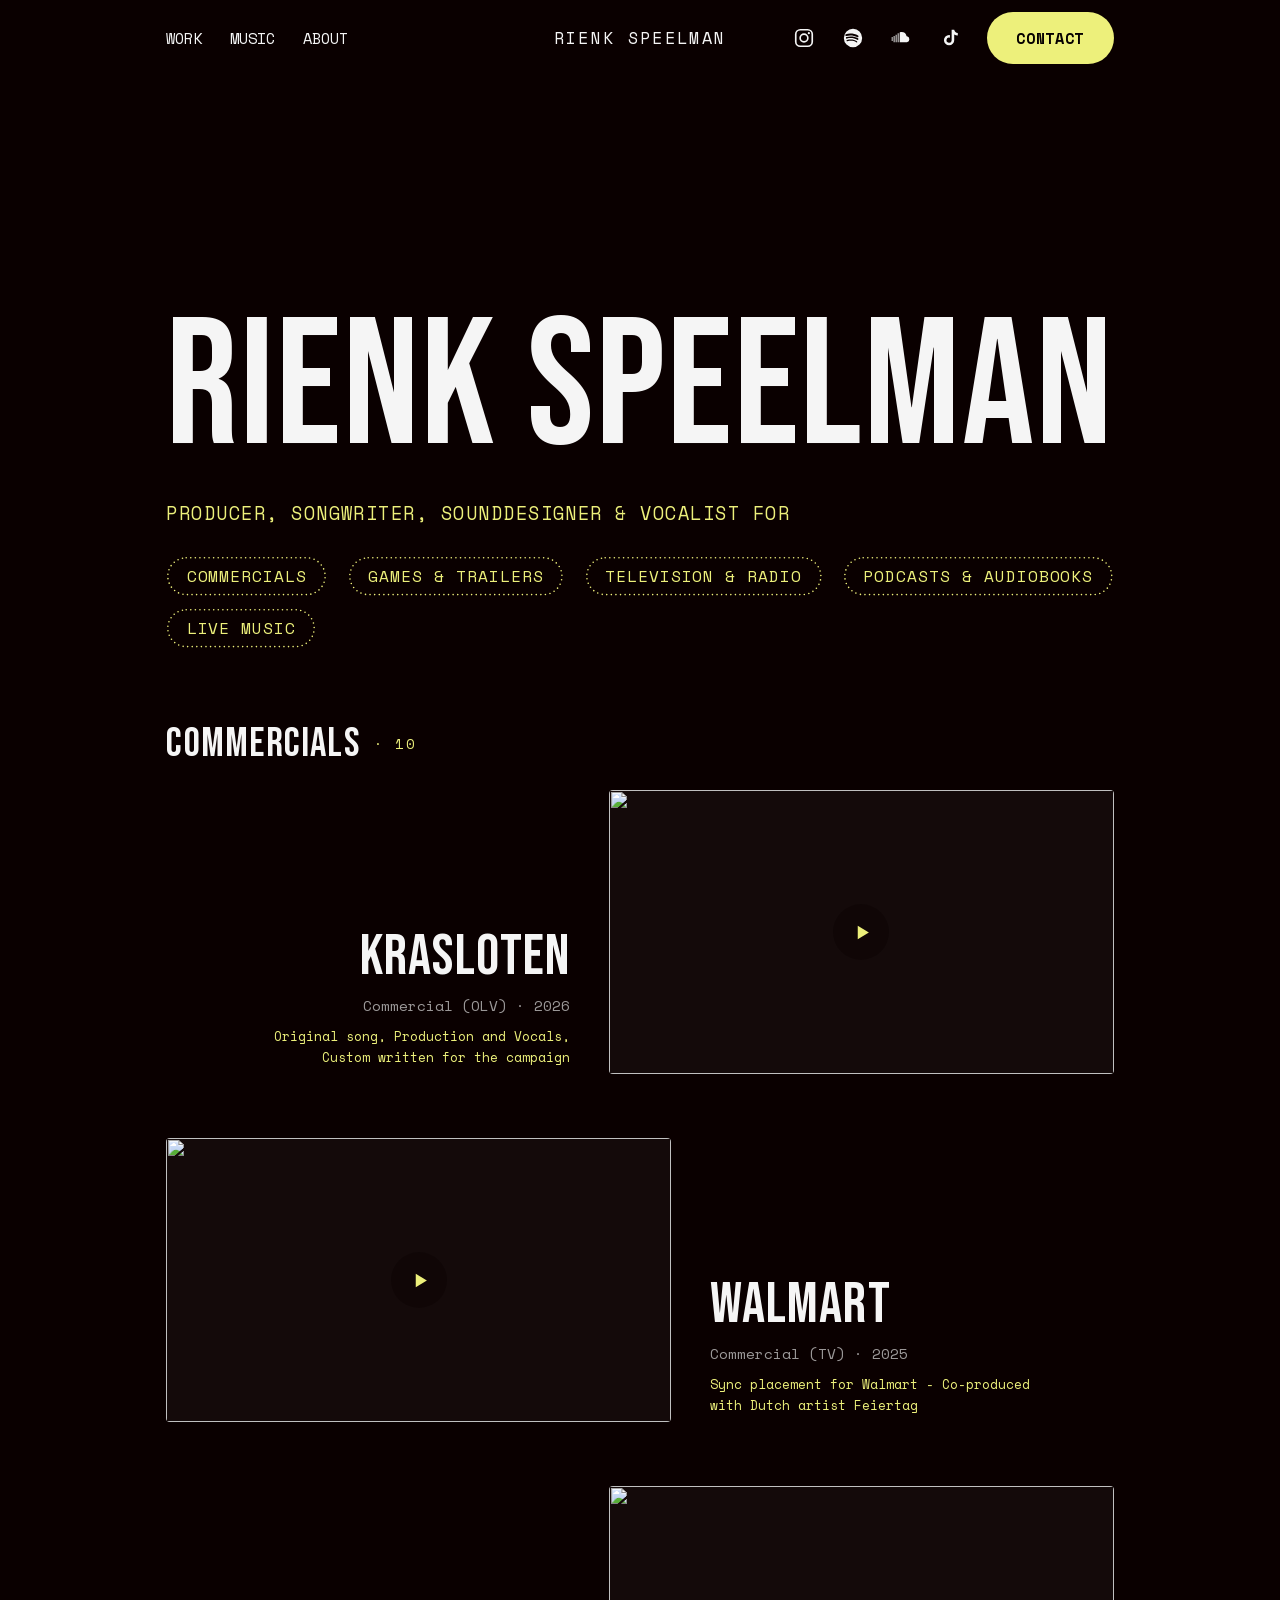
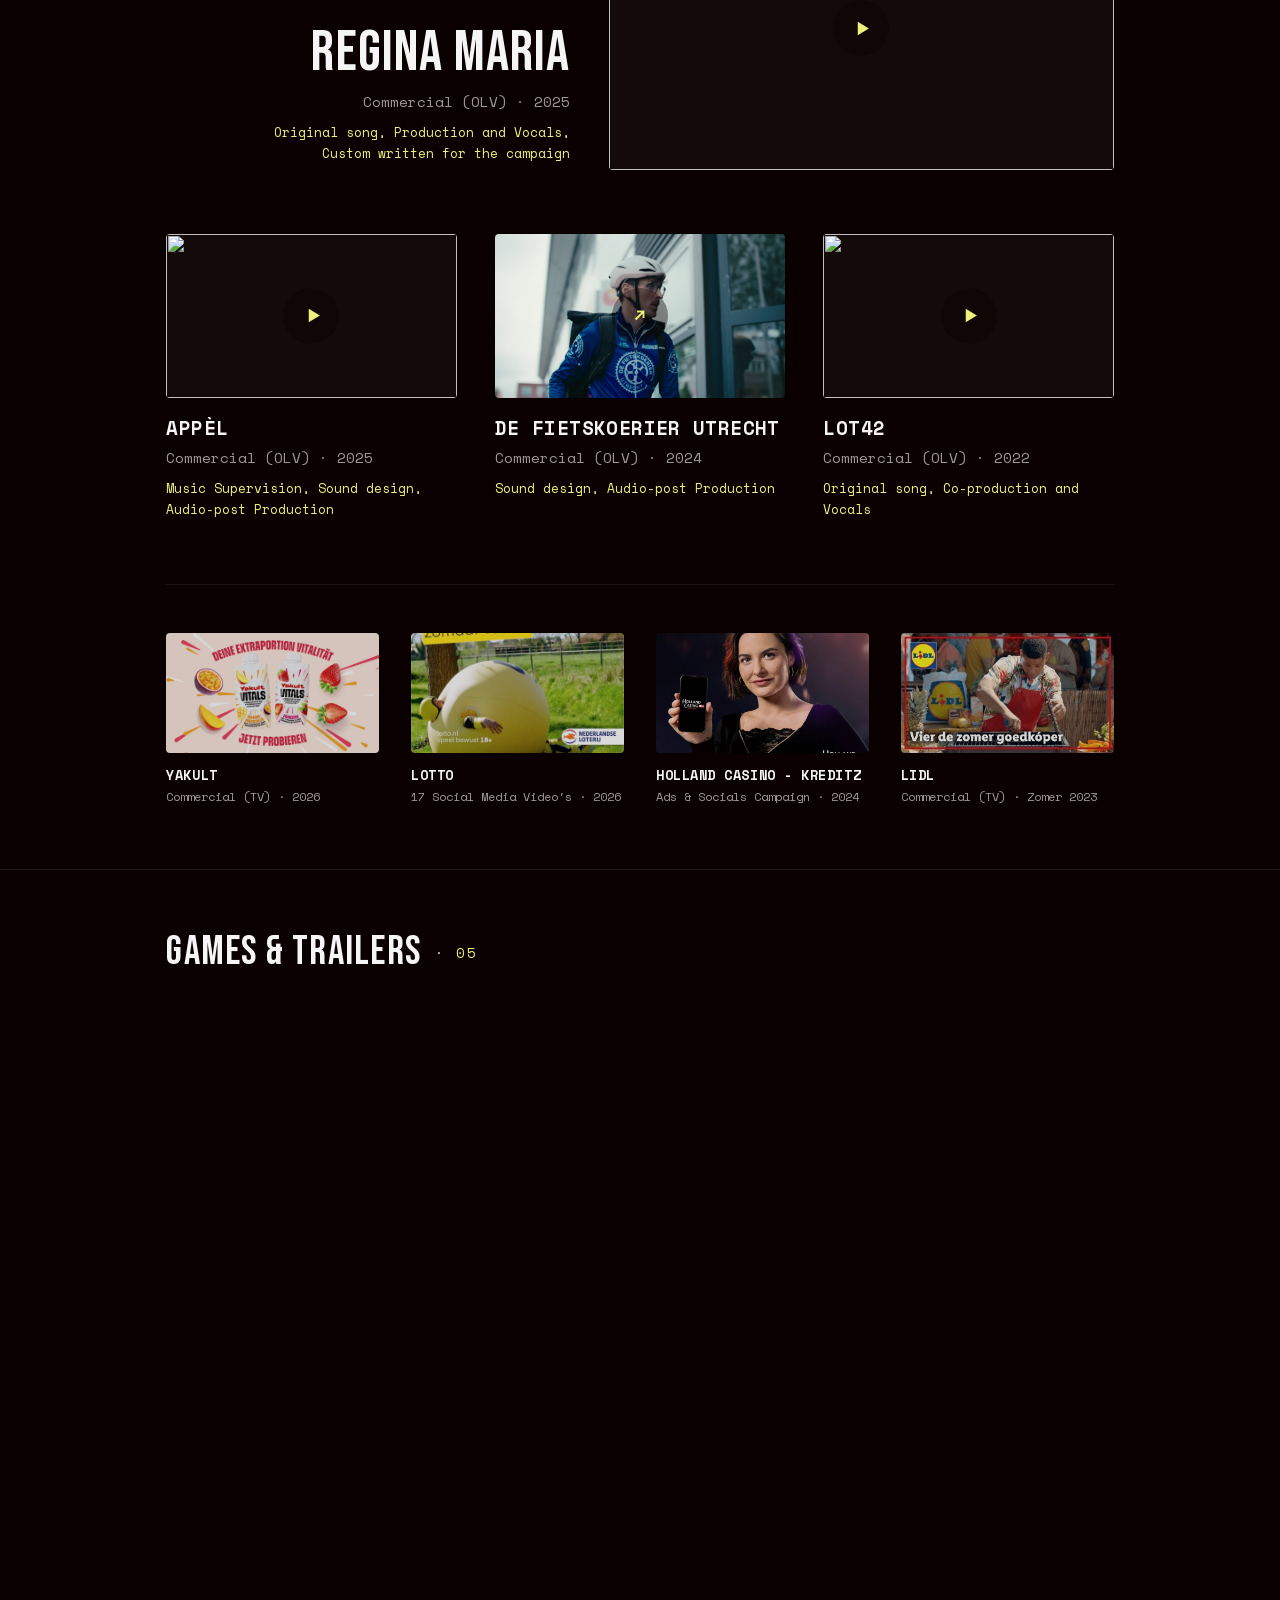
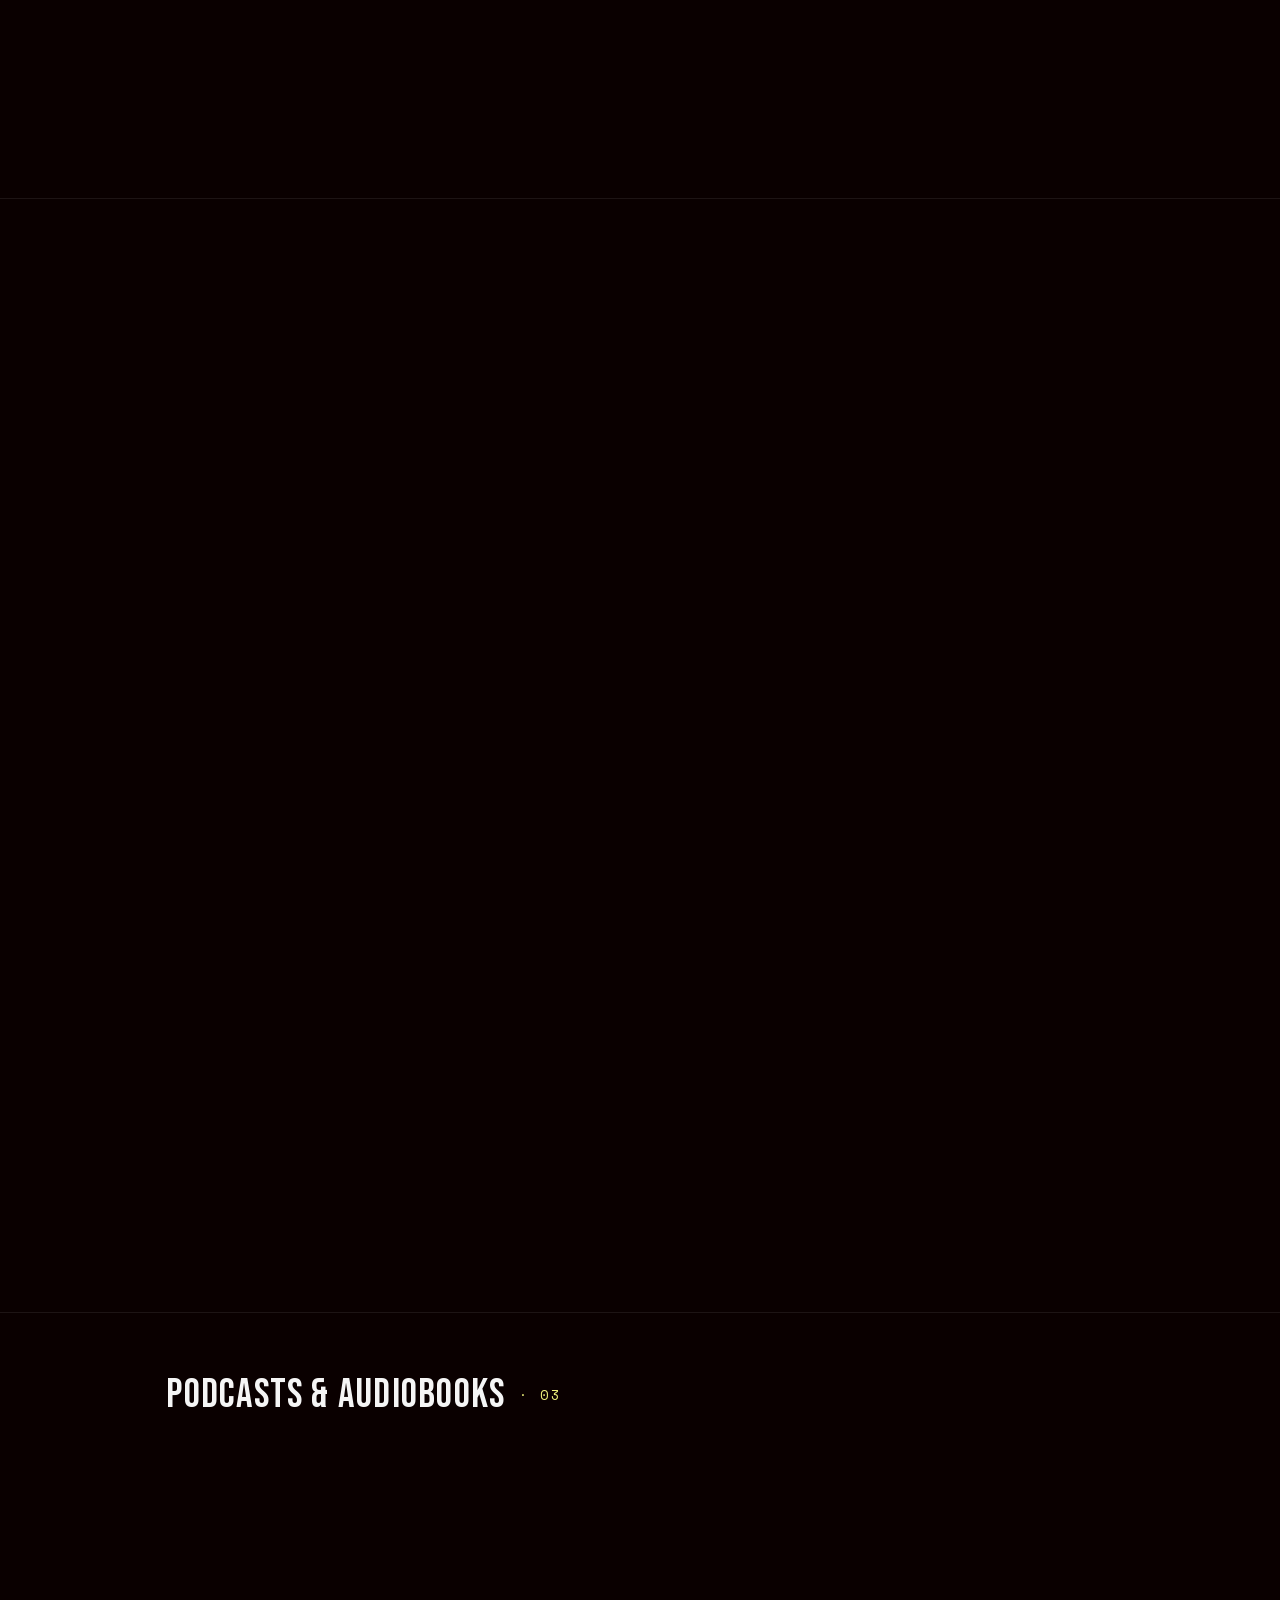
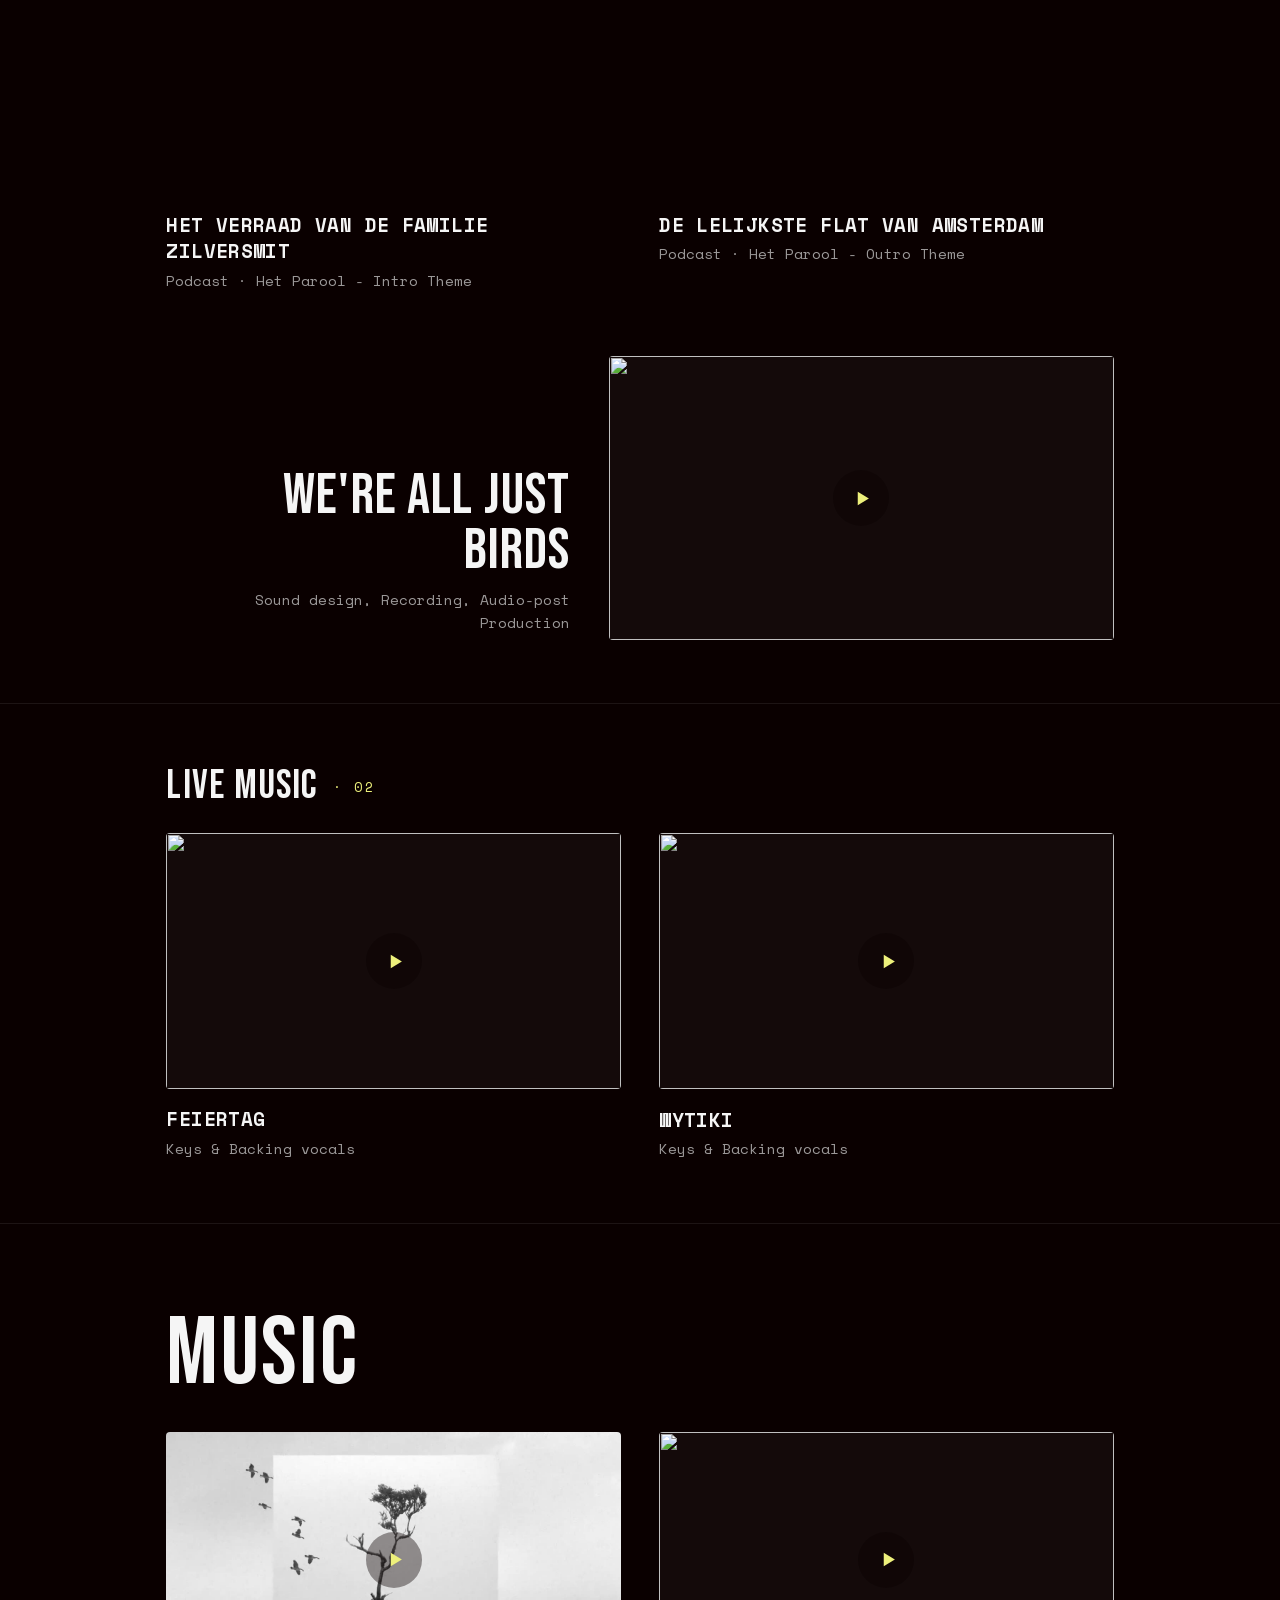
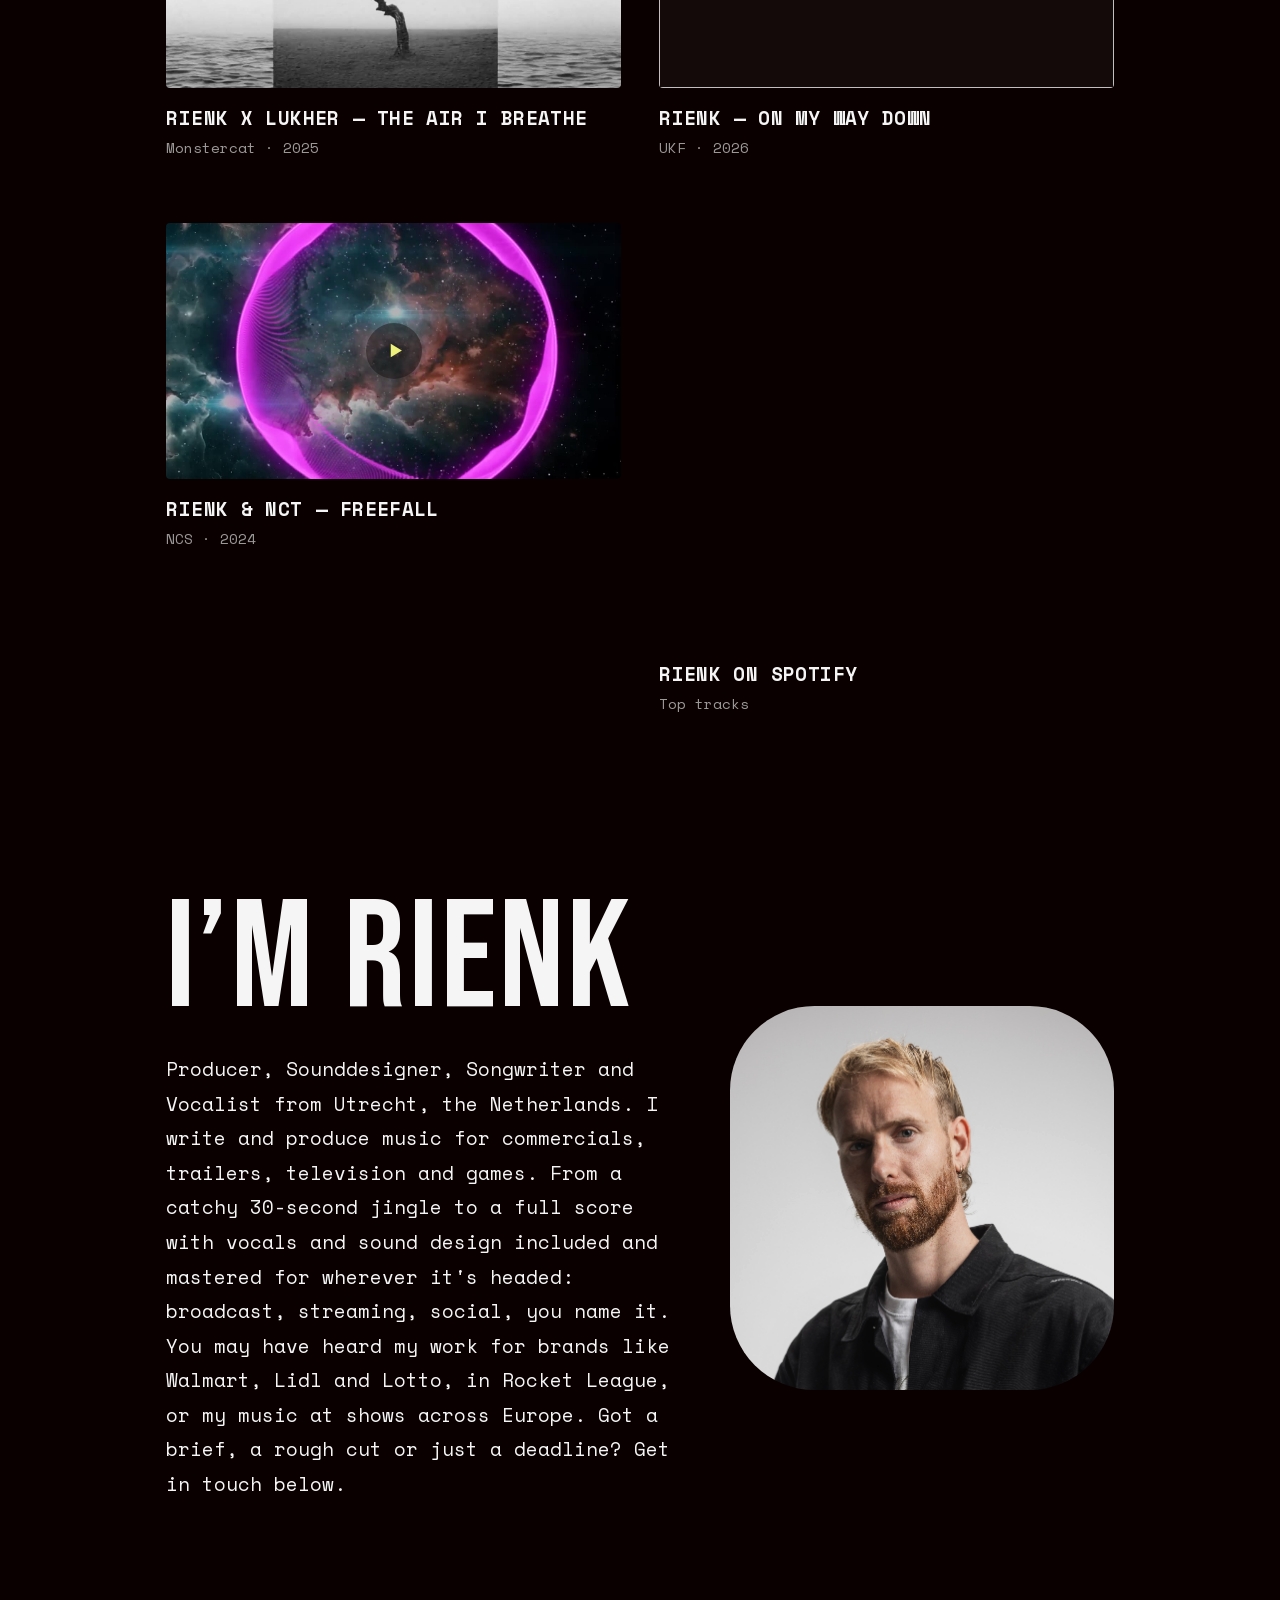
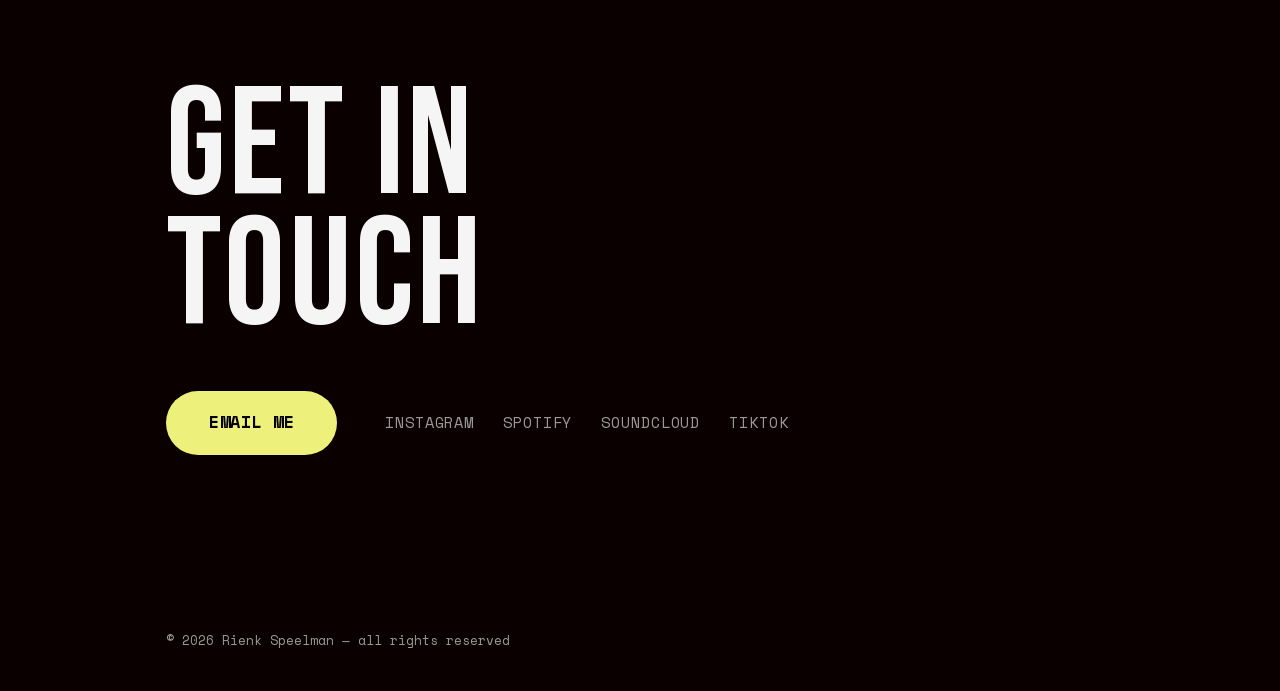
==== site/index.html @ c39f84a4 "Add files via upload" ====
<!DOCTYPE html>
<html lang="en">
<head>
  <meta charset="UTF-8">
  <meta name="viewport" content="width=device-width, initial-scale=1.0">
  <title>RIENK SPEELMAN — Music for Commercials, Trailers &amp; Games</title>
  <meta name="description" content="Rienk Speelman — producer, songwriter and vocalist for commercials, trailers, television and games. From a 30-second jingle to a full score, vocals included.">
  <!-- SHARE PREVIEW (Slack, WhatsApp, LinkedIn, X) -->
  <meta property="og:type" content="website">
  <meta property="og:site_name" content="Rienk Speelman">
  <meta property="og:title" content="RIENK SPEELMAN — Music for Commercials, Trailers &amp; Games">
  <meta property="og:description" content="Producer, songwriter and vocalist for commercials, trailers, television and games. Hear the work and get in touch.">
  <meta property="og:url" content="https://rienkspeelman.nl/">
  <!-- absolute on purpose: a link scraper does not resolve relative paths, so
       "og.jpg" would unfurl with no picture at all. If the domain ever changes,
       these three lines change with it — og:url, og:image and twitter:image. -->
  <meta property="og:image" content="https://rienkspeelman.nl/og.jpg">
  <meta property="og:image:width" content="1200">
  <meta property="og:image:height" content="630">
  <meta property="og:image:alt" content="RIENK SPEELMAN in large white letters on near-black, above the line Music for Commercials, Trailers &amp; Games">
  <meta name="twitter:card" content="summary_large_image">
  <meta name="twitter:image" content="https://rienkspeelman.nl/og.jpg">
  <link rel="icon" href="favicon.svg" type="image/svg+xml">
  <!-- the video cards' thumbnails all come from this one host — opening the
       connection early saves about three round-trips before the first
       picture paints. It is a handshake, not a request: nothing is fetched
       from here until a card actually asks for its thumbnail. -->
  <link rel="preconnect" href="https://i.ytimg.com">
  <link rel="stylesheet" href="css/style.css">
  <script>
    /* If content.js has a typo, the browser knows which line it choked on —
       but by the time site.js notices the content is missing, that message
       is gone. Stash it here (capture phase, before content.js loads) so the
       friendly error screen can point at the line. */
    window.addEventListener("error", function (e) {
      /* a missing picture fires here too, and carries no message — skip those */
      if (window.CONTENT_LOAD_ERROR || !e || !e.message) return;
      if (e.filename && e.filename.indexOf("content.js") === -1) return;
      window.CONTENT_LOAD_ERROR = { line: e.lineno, message: e.message };
    }, true);
  </script>
</head>
<body>

  <a class="skip-link" href="#work">Skip to content</a>

  <!-- near the top on purpose: with JavaScript off there is no page to put
       this after, and at the bottom it was never read. It sits just below the
       skip link so that stays the first tab stop; the header is fixed, so
       this still paints above everything. -->
  <noscript>
    <div class="noscript-note">
      <p>This site builds itself in the browser, so with JavaScript switched off
      there is nothing here to see — no work, no players, not even the contact
      details. Sorry about that.</p>
      <p>Rienk Speelman writes music for commercials, trailers, television and
      games. You can hear the work and reach him on
      <a href="https://open.spotify.com/artist/1EDTEfdQZ9nRsyZjfRNEfo">Spotify</a>
      or <a href="https://instagram.com/rienk.music">Instagram</a>.</p>
    </div>
  </noscript>

  <header class="site-header">
    <nav class="header-nav" aria-label="Main">
      <a href="#work">WORK</a>
      <a href="#music" data-slot="music-link">MUSIC</a>
      <a href="#about">ABOUT</a>
    </nav>
    <a class="header-name" href="#top" data-content="name">RIENK SPEELMAN</a>
    <div class="header-actions">
      <div class="header-socials" data-slot="header-socials"></div>
      <a class="pill-button header-contact" href="#contact">CONTACT</a>
      <button class="menu-toggle" type="button" aria-expanded="false" aria-controls="mobile-menu" aria-label="Open menu">
        <span class="menu-toggle-bar"></span>
        <span class="menu-toggle-bar"></span>
      </button>
    </div>
  </header>

  <div class="mobile-menu" id="mobile-menu" hidden>
    <nav aria-label="Mobile" data-slot="mobile-nav">
      <!-- section links are generated here -->
    </nav>
    <div class="mobile-menu-socials" data-slot="mobile-socials"></div>
  </div>

  <main id="top">

    <!-- HERO -->
    <section class="hero">
      <h1 class="hero-name" data-content="name">RIENK SPEELMAN</h1>
      <div class="hero-sub">
        <p class="hero-tagline" data-content="tagline"></p>
        <ul class="hero-categories" data-slot="categories"></ul>
      </div>
    </section>

    <!-- WORK SECTIONS (generated from content.js) -->
    <div id="work" data-slot="sections"></div>

    <!-- MUSIC (own releases, generated from content.js) -->
    <div data-slot="music"></div>

    <!-- ABOUT -->
    <section class="section section-about" id="about">
      <div class="about-body">
        <div class="about-intro">
          <h2 class="giant-label about-heading reveal">I&rsquo;M <span data-content="firstname">RIENK</span></h2>
          <p class="about-text reveal" data-content="about"></p>
        </div>
        <div class="about-photo reveal" data-slot="about-photo" hidden></div>
      </div>
    </section>

    <!-- CONTACT -->
    <section class="section section-contact" id="contact">
      <!-- the space before the break is real text: without it the heading
           reads "GET INTOUCH" to crawlers, copy-paste and screen readers -->
      <h2 class="giant-label reveal">GET IN <br>TOUCH</h2>
      <div class="contact-actions reveal">
        <a class="pill-button pill-button-big" data-slot="contact-button" href="#">CONTACT</a>
        <div class="contact-socials" data-slot="contact-socials"></div>
      </div>
    </section>

  </main>

  <footer class="site-footer">
    <p><span data-content="copyright">©</span></p>
  </footer>

  <script src="content.js"></script>
  <script src="js/site.js"></script>
</body>
</html>
---- site/css/style.css ----
/* ==========================================================================
   RIENK SPEELMAN — site styles
   (Rienk: you don't need to edit this file — all text lives in content.js)
   ========================================================================== */

/* ---------- self-hosted fonts (Bebas Neue + Space Mono, OFL-licensed) ---------- */

@font-face {
  font-family: "Bebas Neue";
  font-style: normal;
  font-weight: 400;
  font-display: swap;
  src: url("../fonts/bebasneue-400-latin-ext.woff2") format("woff2");
  unicode-range: U+0100-02BA, U+02BD-02C5, U+02C7-02CC, U+02CE-02D7, U+02DD-02FF, U+0304, U+0308, U+0329, U+1D00-1DBF, U+1E00-1E9F, U+1EF2-1EFF, U+2020, U+20A0-20AB, U+20AD-20C0, U+2113, U+2C60-2C7F, U+A720-A7FF;
}

@font-face {
  font-family: "Bebas Neue";
  font-style: normal;
  font-weight: 400;
  font-display: swap;
  src: url("../fonts/bebasneue-400-latin.woff2") format("woff2");
  unicode-range: U+0000-00FF, U+0131, U+0152-0153, U+02BB-02BC, U+02C6, U+02DA, U+02DC, U+0304, U+0308, U+0329, U+2000-206F, U+20AC, U+2122, U+2191, U+2193, U+2212, U+2215, U+FEFF, U+FFFD;
}

@font-face {
  font-family: "Space Mono";
  font-style: normal;
  font-weight: 400;
  font-display: swap;
  src: url("../fonts/spacemono-400-vietnamese.woff2") format("woff2");
  unicode-range: U+0102-0103, U+0110-0111, U+0128-0129, U+0168-0169, U+01A0-01A1, U+01AF-01B0, U+0300-0301, U+0303-0304, U+0308-0309, U+0323, U+0329, U+1EA0-1EF9, U+20AB;
}

@font-face {
  font-family: "Space Mono";
  font-style: normal;
  font-weight: 400;
  font-display: swap;
  src: url("../fonts/spacemono-400-latin-ext.woff2") format("woff2");
  unicode-range: U+0100-02BA, U+02BD-02C5, U+02C7-02CC, U+02CE-02D7, U+02DD-02FF, U+0304, U+0308, U+0329, U+1D00-1DBF, U+1E00-1E9F, U+1EF2-1EFF, U+2020, U+20A0-20AB, U+20AD-20C0, U+2113, U+2C60-2C7F, U+A720-A7FF;
}

@font-face {
  font-family: "Space Mono";
  font-style: normal;
  font-weight: 400;
  font-display: swap;
  src: url("../fonts/spacemono-400-latin.woff2") format("woff2");
  unicode-range: U+0000-00FF, U+0131, U+0152-0153, U+02BB-02BC, U+02C6, U+02DA, U+02DC, U+0304, U+0308, U+0329, U+2000-206F, U+20AC, U+2122, U+2191, U+2193, U+2212, U+2215, U+FEFF, U+FFFD;
}

@font-face {
  font-family: "Space Mono";
  font-style: normal;
  font-weight: 700;
  font-display: swap;
  src: url("../fonts/spacemono-700-vietnamese.woff2") format("woff2");
  unicode-range: U+0102-0103, U+0110-0111, U+0128-0129, U+0168-0169, U+01A0-01A1, U+01AF-01B0, U+0300-0301, U+0303-0304, U+0308-0309, U+0323, U+0329, U+1EA0-1EF9, U+20AB;
}

@font-face {
  font-family: "Space Mono";
  font-style: normal;
  font-weight: 700;
  font-display: swap;
  src: url("../fonts/spacemono-700-latin-ext.woff2") format("woff2");
  unicode-range: U+0100-02BA, U+02BD-02C5, U+02C7-02CC, U+02CE-02D7, U+02DD-02FF, U+0304, U+0308, U+0329, U+1D00-1DBF, U+1E00-1E9F, U+1EF2-1EFF, U+2020, U+20A0-20AB, U+20AD-20C0, U+2113, U+2C60-2C7F, U+A720-A7FF;
}

@font-face {
  font-family: "Space Mono";
  font-style: normal;
  font-weight: 700;
  font-display: swap;
  src: url("../fonts/spacemono-700-latin.woff2") format("woff2");
  unicode-range: U+0000-00FF, U+0131, U+0152-0153, U+02BB-02BC, U+02C6, U+02DA, U+02DC, U+0304, U+0308, U+0329, U+2000-206F, U+20AC, U+2122, U+2191, U+2193, U+2212, U+2215, U+FEFF, U+FFFD;
}

:root {
  --bg: #0a0000;
  --bg-raised: #140a0a;
  --ink: #f5f5f5;
  --ink-muted: rgba(245, 245, 245, 0.62);
  --accent: #edf07b;
  --accent-ink: #060000;
  --font-display: "Bebas Neue", "Arial Narrow", sans-serif;
  --font-mono: "Space Mono", "Courier New", monospace;
  --header-h: 76px;
  /* the phone/tablet gutter. From 989px up it is overridden by a ramp
     inside the .work-grid media block (see ":root { --pad-x }" further
     down) — it lives there because the ramp and the multi-column switch
     are tuned against each other and must not drift apart */
  --pad-x: clamp(1.25rem, 4vw, 4rem);
  /* shape of every picture frame on the page (matches video).
     Two places re-state it by hand instead of reading it, because CSS
     can't do the arithmetic on a `16 / 9` token: `.video-frame`'s
     aspect-ratio and the roll arrows' `9 / 32` margin. Both are flagged
     where they sit; change this and check those two. */
  --frame-ratio: 16 / 9;
  /* hover motion, tune it here:
     in  = mouse arrives (fast, front-loaded curve: instant reaction)
     out = mouse leaves (slow, lingering curve: the blur visibly hangs on
           before drifting sharp — a front-loaded curve here would finish
           the visible part in half a second no matter the duration) */
  --hover-in: 0.35s;
  --hover-out: 0.9s;
  --ease-smooth: cubic-bezier(0.22, 1, 0.36, 1);
  --ease-release: cubic-bezier(0.6, 0, 0.3, 1);
}

*,
*::before,
*::after { box-sizing: border-box; }

/* the hidden attribute must always win, whatever display an element normally has */
[hidden] { display: none !important; }

html {
  scroll-behavior: smooth;
  scroll-padding-top: var(--header-h);
}

body {
  margin: 0;
  background: var(--bg);
  color: var(--ink);
  font-family: var(--font-mono);
  font-size: 1rem;
  line-height: 1.6;
  -webkit-font-smoothing: antialiased;
}

img { max-width: 100%; display: block; }

a {
  color: inherit;
  text-decoration: none;
  /* the accent fades in instead of snapping — same calm as the cards */
  transition: color 0.2s ease;
}

a:hover { color: var(--accent); }

:focus-visible {
  outline: 2px solid var(--accent);
  outline-offset: 3px;
}

::selection { background: var(--accent); color: var(--accent-ink); }

.skip-link {
  position: absolute;
  top: -100px;
  left: 1rem;
  z-index: 100;
  padding: 0.6rem 1.2rem;
  background: var(--accent);
  color: var(--accent-ink);
  border-radius: 999px;
}

.skip-link:focus { top: 1rem; color: var(--accent-ink); }

/* ---------- header ---------- */

.site-header {
  position: fixed;
  inset: 0 0 auto 0;
  z-index: 50;
  display: grid;
  grid-template-columns: 1fr auto 1fr;
  align-items: center;
  gap: 1rem;
  height: var(--header-h);
  padding: 0 var(--pad-x);
  transition: background-color 0.3s ease;
}

.site-header.scrolled {
  background: rgba(10, 0, 0, 0.82);
  backdrop-filter: blur(10px);
  -webkit-backdrop-filter: blur(10px);
}

.header-nav {
  display: flex;
  gap: 1.75rem;
  font-size: 0.95rem;
}

.header-name {
  justify-self: center;
  font-size: 1.05rem;
  letter-spacing: 0.14em;
  white-space: nowrap;
}

.header-actions {
  justify-self: end;
  display: flex;
  align-items: center;
  gap: 1.25rem;
}

.header-socials {
  display: flex;
  align-items: center;
  gap: 0.9rem;
}

.header-socials a {
  display: inline-flex;
  padding: 10px;
  margin: -10px -4px;
}

.header-socials svg { width: 22px; height: 22px; }

/* pill button (the yellow one) — a full capsule, mono caps, generous
   padding. The border is there at rest but transparent: the hover flips it
   to a dotted accent outline, and carrying it all along means the flip
   doesn't shove the text around by three pixels */

.pill-button {
  display: inline-block;
  padding: 0.85em 1.9em;
  background: var(--accent);
  color: var(--accent-ink);
  border: 1.5px solid transparent;
  border-radius: 999px;
  font-size: 0.95rem;
  font-weight: 700;
  letter-spacing: 0.04em;
  text-align: center;
  /* the same asymmetric timing as the cards: the base rule is the slow
     release, the hover rule below overrides it for the way in */
  transition: transform var(--hover-out) var(--ease-release),
              background-color var(--hover-out) var(--ease-release),
              border-color var(--hover-out) var(--ease-release),
              color var(--hover-out) var(--ease-release);
}

/* on a phone :hover sticks after the tap, and the generic a:hover would
   then paint the label accent-yellow on an accent-yellow pill. This keeps
   the label readable there; mice get the real hover, right below */
.pill-button:hover { color: var(--accent-ink); }

/* the hover is for mice only: the whole point is that it comes back, and a
   sticky :hover would leave the button parked in its hollow state for the
   rest of the visit. The fill drains away and a dotted accent outline
   takes its place — the hero pills and the roll arrows run that same
   dotted→solid flip the other way round. (Not the badges: they carry no
   border at all, see the note on .play-badge.) */
@media (hover: hover) and (pointer: fine) {
  .pill-button:hover,
  .pill-button:focus-visible {
    background: transparent;
    border-color: var(--accent);
    border-style: dotted;
    color: var(--accent);
    transform: scale(1.04);
    transition-duration: var(--hover-in);
    transition-timing-function: var(--ease-smooth);
  }
}

/* press feedback — deliberately after the hover rules (same specificity,
   so it wins while the button is held) and outside the hover gate, since
   touch is exactly who needs it. Quick, like the cards' press: a button
   has to answer the finger at once, whatever the hover timing is doing */
.pill-button:active {
  transform: scale(0.97);
  transition-duration: 0.1s;
}

.pill-button-big {
  padding: 1.1rem 2.6rem;
  font-size: 1.05rem;
}

@media (max-width: 360px) {
  .pill-button-big {
    padding: 1rem 1.6rem;
    font-size: 0.95rem;
  }
}

/* burger — hidden on desktop */

.menu-toggle {
  display: none;
  flex-direction: column;
  justify-content: center;
  gap: 7px;
  width: 44px;
  height: 44px;
  padding: 0 8px;
  background: none;
  border: 0;
  cursor: pointer;
}

.menu-toggle-bar {
  display: block;
  height: 2px;
  width: 100%;
  background: var(--ink);
  transition: transform 0.25s ease;
}

.menu-toggle[aria-expanded="true"] .menu-toggle-bar:nth-child(1) {
  transform: translateY(4.5px) rotate(45deg);
}

.menu-toggle[aria-expanded="true"] .menu-toggle-bar:nth-child(2) {
  transform: translateY(-4.5px) rotate(-45deg);
}

/* mobile menu overlay */

.mobile-menu {
  position: fixed;
  inset: 0;
  z-index: 40;
  display: flex;
  flex-direction: column;
  align-items: center;
  gap: 2.5rem;
  padding: calc(var(--header-h) + 1rem) 1rem 2rem;
  overflow-y: auto;
  overscroll-behavior: contain;
  background: rgba(10, 0, 0, 0.97);
  text-align: center;
  /* the script only toggles [hidden]; a display:none → flex change restarts
     CSS animations by itself, so the menu fades in with no JS involved.
     Closing stays instant — you tapped the X, the page should be there */
  animation: menu-in 0.35s var(--ease-smooth);
}

@keyframes menu-in {
  from { opacity: 0; }
}

/* centered when it fits, scrollable when it doesn't (small landscape phones).
   The two auto margins are one idea: this margin-top and the margin-bottom
   on .mobile-menu-socials further down push the block to the middle while
   there is room, and give way to the scroll when there isn't */
.mobile-menu nav {
  display: flex;
  flex-direction: column;
  gap: 0.9rem;
  margin-top: auto;
}

.mobile-menu nav a {
  font-family: var(--font-display);
  font-size: clamp(2rem, 8vw, 3.2rem);
  line-height: 1.05;
  letter-spacing: 0.04em;
  /* backwards fill = each link waits out its delay invisible instead of
     flashing in place first */
  animation: menu-link-in 0.4s var(--ease-smooth) backwards;
}

/* one after another, 40ms apart — capped at the sixth so a long section
   list never keeps the last link waiting */
.mobile-menu nav a:nth-child(2) { animation-delay: 0.04s; }
.mobile-menu nav a:nth-child(3) { animation-delay: 0.08s; }
.mobile-menu nav a:nth-child(4) { animation-delay: 0.12s; }
.mobile-menu nav a:nth-child(5) { animation-delay: 0.16s; }
.mobile-menu nav a:nth-child(n + 6) { animation-delay: 0.2s; }

@keyframes menu-link-in {
  from {
    opacity: 0;
    transform: translateY(14px);
  }
}

/* keep this after the `.mobile-menu nav a` base rule — same specificity,
   cascade decides */
@media (max-height: 520px) {
  .mobile-menu nav a { font-size: 1.8rem; }
}

/* margin-bottom: auto is the other half of the centring described on
   `.mobile-menu nav` above */
.mobile-menu-socials {
  display: flex;
  gap: 0.6rem;
  margin-bottom: auto;
}

.mobile-menu-socials a {
  display: inline-flex;
  padding: 10px;
}

.mobile-menu-socials svg { width: 26px; height: 26px; }

/* ---------- hero ---------- */

/* Phones get 55svh, not a full screen. The hero's content is only ~245px
   tall on a phone but it is anchored to the BOTTOM, so a 100svh hero put
   two thirds of the first screen — 573px on a 412×870 Android — of nothing
   above the name, and pushed the first section 46px BELOW the fold: the
   page opened on a void with no sign anything followed (owner flagged it).
   At 55svh the black above the name is 21%, and the first section label,
   the whole first card AND its title land on the opening screen. It is a
   MIN-height, so nothing is ever clipped: on a landscape phone the content
   is taller than 55svh and the hero simply grows to fit it (measured 80%
   of the viewport at 812×375, still no overflow). */
.hero {
  min-height: 55vh;
  min-height: 55svh;
  display: flex;
  flex-direction: column;
  justify-content: flex-end;
  padding: calc(var(--header-h) + 2rem) var(--pad-x) clamp(2rem, 6vh, 5rem);
}

/* on larger screens the hero stops short of the fold so the first work
   section peeks from below — an invitation to scroll instead of a void */
@media (min-width: 721px) {
  .hero {
    min-height: 78vh;
    min-height: 78svh;
  }
}

/* the script measures this line and rescales it to span the column exactly
   (fitHeroName), so this size is only ever the starting point — and the fit
   is a ratio, so changing the start cannot change where it lands. What it
   DOES decide is the no-JS page: at 30vw the name rendered 432px, wrapped to
   three lines and broke mid-word. This is a size a browser can live with on
   its own. */
.hero-name {
  margin: 0;
  font-family: var(--font-display);
  font-weight: 400;
  font-size: clamp(3rem, 14vw, 12rem);
  line-height: 0.82;
  letter-spacing: 0.01em;
  color: var(--ink);
  overflow-wrap: anywhere;
}

/* the tagline and the categories are one sentence — "…MUSIC FOR" is
   finished by "COMMERCIALS · GAMES & TRAILERS · …" — so they stack as a
   single left-aligned unit instead of being thrown at opposite edges of
   the page, where the reader had to jump the gap to complete the line */
.hero-sub {
  display: flex;
  flex-direction: column;
  align-items: flex-start;
  /* real air between the sentence and its pills — crowding them read as
     one messy block (the reference gives this same beat generous room) */
  gap: clamp(1.4rem, 3.2vh, 2.4rem);
  margin-top: clamp(1.5rem, 4vh, 3rem);
}

/* the reference's label treatment: accent mono, regular weight, tracked —
   it makes tagline + pills one yellow system that introduces the work,
   instead of a second bold white voice fighting the name above */
.hero-tagline {
  margin: 0;
  /* ch ignores letter-spacing: the 0.08em tracking costs ~4ch extra, so
     the one-line budget is wider than the old 46ch. Bumped from 52 to 58
     so the full "PRODUCER, SONGWRITER, SOUND DESIGNER & VOCALIST FOR"
     phrase clears one line instead of stranding "& VOCALIST FOR" alone
     on a second one. */
  max-width: 58ch;
  font-size: clamp(0.95rem, 1.8vw, 1.15rem);
  font-weight: 400;
  letter-spacing: 0.08em;
  line-height: 1.5;
  color: var(--accent);
}

/* the auto-generated category list — doubles as section navigation.
   The reference template's filter pills, faithfully: dotted accent
   capsules that FILL WITH ACCENT FROM THE BOTTOM UP when pointed at.
   One wrapping row directly under the tagline, so the sentence still
   reads "…MUSIC FOR → COMMERCIALS …" */
.hero-categories {
  display: flex;
  flex-wrap: wrap;
  align-items: center;
  /* .hero-sub's align-items: flex-start shrinks flex children to their
     content width by default — stretch this one back out to the full
     hero column (same --pad-x gutters as the video grid below) and
     spread the pills across it instead of clumping them left */
  align-self: stretch;
  justify-content: space-between;
  gap: 0.7rem 0.75rem;
  margin: 0;
  padding: 0;
  list-style: none;
  font-size: clamp(0.85rem, 1.6vw, 1rem);
  line-height: 1.4;
}

/* the rising fill is a bottom-anchored background layer grown via
   background-size — no extra element, and a plain gradient of one colour
   costs nothing. The text flips dark on the same clock, so the label is
   always readable against whatever's behind it mid-rise.
   NOT on the big hover tokens: those durations are tuned for the image
   blur, and on a control this small the 0.9s drain read as sluggish — the
   pills answer in control-time (quick up, slightly softer down). */
.hero-categories a {
  --pill-border: 1.5px;
  position: relative;
  display: inline-flex;
  align-items: center;
  padding: 0.5em 1.2em;
  border: var(--pill-border) dotted var(--accent);
  border-radius: 999px;
  color: var(--accent);
  letter-spacing: 0.06em;
  background-image: linear-gradient(0deg, var(--accent), var(--accent));
  background-repeat: no-repeat;
  background-position: 0 100%;
  background-size: 100% 0%;
  /* border-box, not the default padding-box: the border is transparent once
     the drawn ring takes over, so a fill that stops at the padding box left
     a 1.5px window onto the page — a black hairline down the filled pill */
  background-origin: border-box;
  transition: background-size 0.3s var(--ease-smooth),
              color 0.3s var(--ease-smooth);
}

/* the visible capsule is ~40px tall (measured at 1440) — this invisible
   halo is what adds 4px all round and makes the tap target 44px+ (same
   trick as the header pill and the roll arrows). There is no min-height
   here on purpose: the capsule is sized by its own padding and line-height,
   and a min-height would grow it out from under the drawn ring, which is
   measured from offsetHeight (updatePillRings in js/site.js) */
.hero-categories a::after {
  content: "";
  position: absolute;
  inset: -4px;
}

/* the drawn dotted ring (see site.js): round SVG dots divided evenly along
   the capsule's exact perimeter, because a CSS dotted border spaces its
   dots per edge and hiccups where the straights meet the curves. Hidden
   until the script has really sized it; only then does the CSS border —
   the no-JS fallback — go invisible (color, not width: no layout shift). */
/* the negative inset is load-bearing, not a nudge: an absolutely positioned
   child is laid out against its parent's PADDING box, while the script
   measures the pill with offsetWidth/Height — the BORDER box. Pulling the
   SVG out by the border width makes its viewport the same box the ring's
   geometry was computed from; with inset: 0 the ring was drawn 3px too big
   for its own canvas and drifted off the curve at the bottom and right. */
/* the ring fills this box exactly, and the script measures THIS box rather
   than the pill: an <svg> is a replaced element (width auto would take its
   intrinsic 300×150 and ignore the insets), and browsers round a 1.5px
   border to whole device pixels, so any arithmetic from the pill's own size
   lands half a pixel out. Measuring the canvas the ring is drawn on can't. */
.pill-ring {
  position: absolute;
  inset: 0;
  width: 100%;
  height: 100%;
  overflow: visible;
  pointer-events: none;
}

/* the SVG is always in the box — it has to be measurable before the ring can
   be drawn to it — but an unsized <rect> paints nothing, so until the script
   has measured, the CSS dotted border is still the visible outline. Only a
   successful measure sets .has-ring and hands the outline over. */
.hero-categories a.has-ring { border-color: transparent; }

.pill-ring rect {
  fill: none;
  stroke: var(--accent);
  stroke-width: 1.6;
  stroke-linecap: round;
}

/* on hover the ring closes into a solid line — the same dotted → solid
   snap as everywhere else (the CSS property beats the measured attribute) */
@media (hover: hover) and (pointer: fine) {
  .hero-categories a:hover .pill-ring rect,
  .hero-categories a:focus-visible .pill-ring rect {
    stroke-dasharray: none;
  }
}

@media (hover: hover) and (pointer: fine) {
  .hero-categories a:hover,
  .hero-categories a:focus-visible {
    color: var(--accent-ink);
    border-style: solid;
    background-size: 100% 100%;
    transition-duration: 0.2s;
  }
}

/* A finger never matches the query above, so on a phone the pills answered a
   tap with nothing at all. Same end state, arriving at press speed: the fill
   IS the feedback here, which is why these don't get the 0.98 dip the other
   pressable things use. Deliberately ungated and placed after the hover
   block — equal specificity, so source order is what lets a press win while
   it is held. */
.hero-categories a:active {
  color: var(--accent-ink);
  border-style: solid;
  background-size: 100% 100%;
  transition-duration: 0.1s;
}

/* the drawn ring closes up with it — on touch this rule is the only thing
   that ever solidifies it */
.hero-categories a:active .pill-ring rect {
  stroke-dasharray: none;
}

/* ---------- sections ---------- */

.section {
  padding: clamp(3.5rem, 10vh, 7rem) var(--pad-x);
}

.work-section {
  padding-top: clamp(2.5rem, 7vh, 5rem);
  padding-bottom: clamp(2.5rem, 7vh, 5rem);
}

/* the first section sits tight under the hero on purpose: the hero already
   ends with its own bottom padding, and this is what lets the label and the
   top of the first row of work crest the fold as a scroll cue */
#work > .work-section:first-child {
  padding-top: clamp(1.25rem, 2.5vh, 2rem);
}

/* the section name is the second voice on the page after the hero: display
   type, full strength. It used to be a muted mono whisper, which left the
   work looking like an unlabelled contact sheet */
.section-label {
  margin: 0 0 clamp(1.5rem, 3vh, 2.25rem);
  font-family: var(--font-display);
  font-size: clamp(2rem, 3.2vw, 3rem);
  font-weight: 400;
  line-height: 0.95;
  letter-spacing: 0.03em; /* Bebas is condensed — mono tracking would gap it */
  color: var(--ink);
}

/* the counter stays a small mono garnish: an absolute size, not em, or it
   would grow with the display type it hangs off */
.section-count {
  margin-left: 0.35rem; /* a real space precedes it in the text as well */
  color: var(--accent);
  font-family: var(--font-mono);
  font-size: 0.85rem;
  letter-spacing: 0.2em;
  vertical-align: 0.5em; /* rides against the caps instead of the baseline */
}

/* hairline between work sections keeps the zones readable */
.work-section + .work-section,
.music-section {
  border-top: 1px solid rgba(245, 245, 245, 0.08);
}

.giant-label {
  margin: 0 0 3rem;
  font-family: var(--font-display);
  font-weight: 400;
  font-size: clamp(4rem, 12vw, 10rem);
  line-height: 0.85;
  letter-spacing: 0.02em;
}

/* MUSIC is Rienk's own releases — a sideline next to the commissioned work,
   so it sits between the section labels and the full-size statements
   ("I'M RIENK", "GET IN TOUCH") instead of shouting over the client work */
#music .giant-label {
  font-size: clamp(3rem, 7.5vw, 6.5rem);
  /* the base .giant-label margin is sized for the full-scale headings;
     scale the gap down with the type */
  margin-bottom: clamp(2rem, 4vh, 2.5rem);
}

/* ---------- work grid & cards ---------- */

/* one card per row on phones. On desktop the count is decided per SECTION,
   not by the stylesheet: balanceColumns()/bestColumns() in js/site.js counts
   the non-featured cards and sets --cols to 2 or 3 — whichever leaves no
   empty gap in the last row (3 wins ties) */
.work-grid {
  display: grid;
  grid-template-columns: minmax(0, 1fr);
  gap: clamp(2.5rem, 6vw, 4rem) clamp(1.5rem, 3vw, 2.5rem);
  align-items: start;
}

@media (min-width: 989px) {
  /* --cols is set per section (2, or 3 when that leaves no empty gap) */
  .work-grid {
    grid-template-columns: repeat(var(--cols, 2), minmax(0, 1fr));
  }

  /* wider page margins on desktop: the whole page — name, labels and
     players alike — sits in a narrower column, so the players come down
     in size while the margins stay equal on both sides at any width.
     RAMPED, not stepped: this breakpoint is also where the cards go
     multi-column, and jumping straight to 13vw here took the page column
     from 909px at 988 to 732px at 989 — one pixel wider and every card in a
     three-up section lost 60% of its width, with the wordmark shoved 68px
     off centre. So the gutter grows linearly out of the phone value it had
     at 988 (≈40px) and only MEETS 13vw at 1280, where there is room for it.
     The middle term is that line; the clamp's ceiling hands over to plain
     13vw from 1280 up, and its floor guards a zoomed-in root font.
     It is declared HERE rather than beside the base --pad-x at the top of
     the file because the two changes on this breakpoint are tuned against
     each other — separating them is exactly how the 988→989 cliff got in. */
  :root {
    --pad-x: clamp(2.5rem, 43.44vw - 389.6px, 13vw);
  }
}

.work-card { min-width: 0; }

/* --- feature card: media beside an oversized display title. NOTHING is
       featured automatically — a card only lands here when the owner wrote
       `featured: "left" | "right" | "center"` on that item in content.js
       (featureMode() in js/site.js). --- */

.work-feature {
  grid-column: 1 / -1;
  display: grid;
  grid-template-columns: minmax(0, 5fr) minmax(0, 4fr);
  gap: clamp(1.5rem, 3vw, 2.5rem);
  align-items: end;
}

.work-feature .work-meta {
  margin: 0 0 0.4rem;
}

/* a feature whose caption never rendered still fills the whole row */
.work-feature > :only-child {
  grid-column: 1 / -1;
}

/* flipped: title left — the template mirrors so media keeps the wide column */
.work-feature.feature-flip {
  grid-template-columns: minmax(0, 4fr) minmax(0, 5fr);
}

.work-feature.feature-flip .work-meta {
  order: -1;
  text-align: right;
}

.work-feature .work-title {
  font-family: var(--font-display);
  font-weight: 400;
  font-size: clamp(2.2rem, 4.5vw, 4rem);
  line-height: 0.95;
  letter-spacing: 0.02em;
}

.work-feature .work-subtitle {
  margin-top: 0.6rem;
}

/* centered feature: media takes the full row; the caption sits centered
   below it (and becomes a hover overlay on mouse devices, see below) */
.work-feature.feature-center {
  grid-template-columns: 1fr;
}

.feature-center .work-meta {
  margin: 1.1rem 0 0;
  text-align: center;
}

@media (hover: hover) and (pointer: fine) {
  .feature-center {
    position: relative;
  }

  /* the caption hides and fades in over the media on hover; the badge
     hands over to the title */
  .feature-center .work-meta {
    position: absolute;
    inset: 0;
    z-index: 2;
    display: flex;
    flex-direction: column;
    align-items: center;
    justify-content: center;
    gap: 0.4rem;
    margin: 0;
    padding: clamp(1rem, 4vw, 2rem);
    border-radius: 4px;
    overflow: hidden;
    /* at 0.35 the softened picture came through at 3.8:1 behind the subtitle
       on one of the DARKEST stills on the site — a live AA failure, and the
       owner has no way to tell when a brighter still makes it worse. 0.6
       clears the floor with room on top (7.7:1 even against pure white) */
    background: rgba(10, 0, 0, 0.6);
    opacity: 0;
    transition: opacity var(--hover-out) var(--ease-release);
    pointer-events: none; /* clicks fall through to the video/banner */
  }

  /* on desktop this overlay is the ONLY place the client and the role are
     readable, so the subtitle drops its muting here — headroom on top of the
     deeper scrim, and it costs nothing: the caption below still reads muted
     everywhere the overlay doesn't exist (touch included) */
  .feature-center .work-meta .work-subtitle {
    color: var(--ink);
  }

  .feature-center .video-thumb:hover ~ .work-meta,
  .feature-center .video-thumb:focus-visible ~ .work-meta,
  .feature-center .banner:hover ~ .work-meta,
  .feature-center .banner:focus-visible ~ .work-meta {
    opacity: 1;
    transition-duration: var(--hover-in);
    transition-timing-function: var(--ease-smooth);
  }

  /* the badge leaves on exactly the timing the caption arrives on, so the
     hand-over reads as one move instead of a pop followed by a fade */
  .feature-center .video-thumb:hover .play-badge,
  .feature-center .video-thumb:focus-visible .play-badge,
  .feature-center .banner:hover .visit-badge,
  .feature-center .banner:focus-visible .visit-badge {
    opacity: 0;
    transition-duration: var(--hover-in);
    transition-timing-function: var(--ease-smooth);
  }
}

/* --- video cards --- */

.video-thumb {
  position: relative;
  display: block;
  width: 100%;
  aspect-ratio: var(--frame-ratio);
  padding: 0;
  border: 0;
  border-radius: 4px;
  overflow: hidden;
  background: var(--bg-raised);
  cursor: pointer;
}

/* the base transition governs the RELEASE (mouse leaving): deliberately
   slow, so the image drifts back to sharp — that unhurried return is what
   makes the effect feel calm. The hover rules override the duration for a
   responsive way in. */
.video-thumb img {
  width: 100%;
  height: 100%;
  object-fit: cover;
  transition: transform var(--hover-out) var(--ease-release),
              filter var(--hover-out) var(--ease-release);
}

/* --- the two badges: ▸ on a video, ↗ on a banner that links out. One
       shape, dead centre of the frame — that's where the eye already is,
       and it's where a centred feature hands the middle over to its caption.
       At REST the badge is deliberately quiet: no yellow disc parked on the
       shot, just a grey scrim with the glyph in accent (the dotted outline
       was tried and dropped — the outlined-capsule language belongs to the
       hero pills). It hovers LOUD — the disc fills accent, the glyph
       inverts — and it lands at exactly the moment the picture goes soft. --- */
.play-badge,
.visit-badge {
  position: absolute;
  inset: 0;
  margin: auto; /* dead centre, with a size of its own */
  width: clamp(52px, 6vw, 56px);
  height: clamp(52px, 6vw, 56px);
  border-radius: 50%;
  background: rgba(10, 0, 0, 0.4); /* enough scrim to hold on a bright still */
  color: var(--accent); /* the glyphs below paint themselves with this */
  display: flex;
  align-items: center;
  justify-content: center;
  pointer-events: none; /* the click belongs to the card underneath */
  /* slow settle on release, like the image — the card moves as one */
  transition: transform var(--hover-out) var(--ease-release),
              opacity var(--hover-out) var(--ease-release),
              background-color var(--hover-out) var(--ease-release),
              color var(--hover-out) var(--ease-release);
}

.play-badge svg,
.visit-badge svg {
  width: 34%;
  height: 34%;
}

.play-badge svg {
  margin-left: 6%; /* a triangle reads left-heavy dead centre */
  fill: currentColor;
}

.visit-badge svg {
  stroke: currentColor;
  stroke-width: 2.4;
  fill: none;
}

.video-frame {
  width: 100%;
  /* written out rather than var(--frame-ratio): this is YouTube's own
     player, which is 16:9 whatever shape our picture frames take. If you
     ever change --frame-ratio (top of this file), check that the swap from
     thumbnail to player still doesn't jump. */
  aspect-ratio: 16 / 9;
  border-radius: 4px;
  overflow: hidden;
  background: #000;
  /* 0.35s here and FADE_OUT = 350 in js/site.js are the same number: the
     script waits out this fade before it replaces the player with the
     thumbnail. Change one and change the other. */
  transition: opacity 0.35s ease;
}

/* the swap runs both ways: on play the frame replaces the thumbnail and
   fades up from the card's own black ground; handing back it dissolves out
   and the thumbnail fades in. (Under reduced motion the script skips both
   classes — .video-frame has no transition there, so a fade would only be
   a blink.) */
.video-frame.is-entering,
.video-frame.is-leaving { opacity: 0; }

/* .video-thumb a second time, on purpose: its shape is set up at the top of
   this section, but this fade only exists for the swap above, so it stays
   next to the .is-returning state it belongs to. (Nothing in between
   touches .video-thumb, so the two rules never compete.) */
.video-thumb { transition: opacity 0.5s var(--ease-smooth); }

.video-thumb.is-returning { opacity: 0; }

.video-frame iframe {
  width: 100%;
  height: 100%;
  border: 0;
  display: block;
}

/* --- banner cards (image + optional link, or generated text banner) --- */

.banner {
  position: relative;
  display: block;
  width: 100%;
  aspect-ratio: var(--frame-ratio);
  border-radius: 4px;
  overflow: hidden;
  background: var(--bg-raised);
}

.banner img {
  width: 100%;
  height: 100%;
  object-fit: cover;
  transition: transform var(--hover-out) var(--ease-release),
              filter var(--hover-out) var(--ease-release);
}

.banner-generated {
  display: flex;
  align-items: center;
  justify-content: center;
  padding: 1.5rem;
  border: 1px solid rgba(245, 245, 245, 0.14);
  background:
    radial-gradient(120% 160% at 20% 0%, rgba(237, 240, 123, 0.08), transparent 55%),
    var(--bg-raised);
  transition: border-color 0.3s ease;
}

a.banner-generated:hover,
a.banner-generated:focus-visible {
  border-color: rgba(237, 240, 123, 0.5);
}

.banner-title {
  margin: 0;
  font-family: var(--font-display);
  font-weight: 400;
  font-size: clamp(1.9rem, 5vw, 3.6rem);
  line-height: 0.95;
  letter-spacing: 0.03em;
  text-align: center;
  color: var(--ink);
  overflow-wrap: anywhere;
}

a.banner-generated:hover .banner-title {
  color: var(--accent);
}

/* --- spotify cards --- */

.spotify-embed iframe {
  display: block;
  width: 100%;
  height: 420px;
  border: 0;
  border-radius: 14px;
}

.spotify-track iframe { height: 232px; }

/* episodes use the same 352px layout as shows, so side-by-side podcast
   cards align instead of leaving a hole under the shorter one */
.spotify-episode iframe,
.spotify-show iframe { height: 352px; }

/* --- client roll: the works the owner marked  roll: true  in content.js.
       One quiet strip of credits instead of a second wall of big cards
       (a tile with a link is clickable — see .client-link below) --- */

.client-roll {
  /* one number for both shapes of this strip: the four-up grid right here,
     and the sliding rail further down, which measures its tiles from it */
  --roll-gap: clamp(1.25rem, 2.5vw, 2rem);
  display: grid;
  grid-template-columns: repeat(4, minmax(0, 1fr)); /* half the size of a card */
  gap: var(--roll-gap);
  margin-top: clamp(2.5rem, 6vw, 4rem);
  padding-top: clamp(2rem, 4vw, 3rem);
  border-top: 1px solid rgba(245, 245, 245, 0.08);
}

.client-roll-alone {
  margin-top: 0;
  padding-top: 0;
  border-top: 0;
}

.client { min-width: 0; }

/* a work in the roll that HAS a link: the whole tile is one quiet link.
   display: block because it wraps the picture AND the caption — an inline
   box around block children splits in odd places. Nothing else is needed:
   no badge disc, no blur (the roll promises less than a card on purpose),
   and the global a:hover already lifts the name to accent, the same move a
   generated banner makes.
   position: relative is load-bearing: the "(opens in a new tab)" span inside
   is position: absolute, and without a positioned ancestor it hangs off the
   page instead of off the tile — which, once the roll slides, pushes the
   whole document sideways in Blink/WebKit (Gecko clips it either way). */
.client-link {
  display: block;
  position: relative;
}

/* the picture keeps its own colour — the frame crops and clips it */
.client-shot {
  width: 100%;
  aspect-ratio: var(--frame-ratio);
  border-radius: 4px;
  overflow: hidden;
  background: var(--bg-raised);
}

/* the roll sits a step back at rest — four bright logo shots at full
   strength pulled the eye away from the work above them. Hovering brings
   the colour all the way up, on the same asymmetric timing as the cards */
.client-shot img {
  width: 100%;
  height: 100%;
  object-fit: cover;
  filter: brightness(0.85) saturate(0.9);
  transition: transform var(--hover-out) var(--ease-release),
              filter var(--hover-out) var(--ease-release);
}

/* no picture → the name fills the frame instead */
.client-shot-text {
  display: flex;
  align-items: center;
  justify-content: center;
  padding: 0.75rem;
  border: 1px solid rgba(245, 245, 245, 0.14);
  background:
    radial-gradient(120% 160% at 20% 0%, rgba(237, 240, 123, 0.08), transparent 55%),
    var(--bg-raised);
}

.client-name {
  font-family: var(--font-display);
  font-size: clamp(1.3rem, 2.4vw, 1.8rem);
  line-height: 0.95;
  letter-spacing: 0.02em;
  text-align: center;
  overflow-wrap: anywhere;
}

.client-title {
  margin: 0.8rem 0 0;
  font-size: 0.85rem;
  font-weight: 700;
  letter-spacing: 0.04em;
  text-transform: uppercase;
  line-height: 1.35;
}

.client-label {
  margin: 0.2rem 0 0;
  font-size: 0.75rem;
  color: var(--ink-muted);
}

@media (hover: hover) and (pointer: fine) {
  .client:hover .client-shot img {
    transform: scale(1.05);
    filter: none;
    transition-duration: var(--hover-in);
    transition-timing-function: var(--ease-smooth);
  }
}

/* --- more than four works in the roll? it slides sideways ---
   A fifth tile would open a second row, and two rows of pictures are the
   wall of imagery this quiet strip exists to avoid. So from five up the
   renderer turns the roll into a horizontal scroller. The tiles are then
   sized so the NEXT one is already peeking in at the right edge — that
   sliver is the real "this scrolls" signal; the two triangle buttons are
   the backup for anyone who doesn't read it, and the only cue a keyboard
   gets. Four or fewer tiles never take this path: the class isn't added,
   and those sections render byte for byte what they always did. */

/* the double class is deliberate: it has to beat the plain .client-roll
   rules above AND the two-up phone rule at the bottom of the file */
.client-roll.client-roll-scroll {
  /* everything stacks in one cell: the rail, with the two buttons on top of
     it. Grid placement rather than position: absolute — .client-roll carries
     the reveal animation's transform, which would move the goalposts */
  display: grid;
  grid-template-columns: minmax(0, 1fr);
  /* whole tiles across, and the total the width is divided into:
     four whole ones plus 35% of the fifth.
     --roll-across is the same four as ROLL_MAX in js/site.js, which is what
     decides that a roll starts sliding at all. Keep them equal: a bigger
     ROLL_MAX would leave rolls that never slide, a smaller one would slide
     a roll whose tiles all already fit. */
  --roll-across: 4;
  --roll-span: 4.35;
  --roll-arrow: 36px;
  /* the width of one tile — the gaps between the visible tiles come off
     the top, what's left is split. Both places this is used resolve the
     100% against the same box (the roll's content width) */
  --roll-tile: calc((100% - var(--roll-across) * var(--roll-gap)) / var(--roll-span));
}

.client-rail {
  grid-area: 1 / 1;
  display: flex;
  gap: var(--roll-gap);
  overflow-x: auto;
  overflow-y: hidden;
  /* snap to the start of a tile, but gently — "proximity" leaves a slow,
     deliberate drag where the visitor put it */
  scroll-snap-type: x proximity;
  /* a flick that runs out of tiles stays in the strip instead of turning
     into a page scroll or the browser's back gesture */
  overscroll-behavior-x: contain;
  /* no scrollbar: the peeking tile and the buttons say it better. The rail
     keeps tabindex="0" from the renderer, so the arrow keys still scroll it
     — and then the page's normal focus ring shows around it */
  scrollbar-width: none;
}

.client-rail::-webkit-scrollbar { display: none; }

.client-rail > .client {
  flex: 0 0 var(--roll-tile);
  scroll-snap-align: start;
}

/* the fully-scrolled position must itself be a snap point, or proximity
   snapping tugs the rail back and the last tile can never be seen whole —
   with five tiles the only tile-start beyond the first isn't reachable */
.client-rail > .client:last-child { scroll-snap-align: end; }

/* a linked tile's focus ring is drawn just INSIDE it once the roll slides:
   the rail is a scroll box and clips vertically, so the usual ring 3px
   outside the tile would be cut off at the edges of the strip */
.client-rail .client-link:focus-visible { outline-offset: -2px; }

/* the buttons speak the badges' language: a dark disc behind a dotted
   accent ring at rest, solid accent when you point at it. They are hints,
   not calls to action, so they stay small and let the pictures lead */
.roll-arrow {
  grid-area: 1 / 1;
  align-self: start;
  position: relative; /* for the invisible tap padding below */
  display: flex;
  align-items: center;
  justify-content: center;
  width: var(--roll-arrow);
  height: var(--roll-arrow);
  padding: 0;
  border: 1.5px dotted var(--accent);
  border-radius: 50%;
  background: rgba(10, 0, 0, 0.55);
  color: var(--accent);
  cursor: pointer;
  /* park it on the middle of the row of PICTURES, not of the whole tile
     with its caption. A percentage TOP margin is measured against the
     WIDTH of the box the button sits in — which is the very width the tile
     is calculated from — so this stays true at every screen size: half a
     picture (a tile is 16/9, so 9/32 of its width) minus half a button.
     That 9/32 is --frame-ratio (top of the file) halved, worked out by
     hand: calc() can't do arithmetic on a `16 / 9` ratio token. If the
     frame ratio ever changes, this fraction has to change with it. */
  margin-top: calc(var(--roll-tile) * 9 / 32 - var(--roll-arrow) / 2);
  transition: transform var(--hover-out) var(--ease-release),
              background-color var(--hover-out) var(--ease-release),
              border-color var(--hover-out) var(--ease-release),
              color var(--hover-out) var(--ease-release);
}

.roll-arrow-prev { justify-self: start; }
.roll-arrow-next { justify-self: end; }

/* a 36px disc is a small target — this is the invisible padding that makes
   it a comfortable 48px one (the same trick the header pill uses) */
.roll-arrow::after {
  content: "";
  position: absolute;
  inset: -6px;
}

/* the same 34% the play badge gives its glyph, so the two discs read as
   the same family at their two different sizes */
.roll-arrow svg {
  width: 34%;
  height: 34%;
  fill: currentColor;
}

/* it is the play badge's triangle, and it hangs off-centre in a circle the
   same way — nudged back towards its point */
.roll-arrow-prev svg { margin-right: 6%; }
.roll-arrow-next svg { margin-left: 6%; }

@media (hover: hover) and (pointer: fine) {
  .roll-arrow:hover,
  .roll-arrow:focus-visible {
    background: var(--accent);
    border-style: solid;
    color: var(--accent-ink);
    transform: scale(1.1);
    transition-duration: var(--hover-in);
    transition-timing-function: var(--ease-smooth);
  }
}

/* --- card meta (title + subtitle + optional description under a card) --- */

.work-meta { margin-top: 1.1rem; }

/* --- hover effect (devices with a mouse): actionable cards — videos and
       banners that link somewhere — blur softly and surface their action:
       the centred badge fills solid accent and inverts its glyph, and an
       item that has a `description:` fades it in over the top-left of the
       softened picture (see the rules at the end of this block).
       Static image banners just ease in with a gentle zoom.
       Captions always stay below the cards.
       (Both badges are shaped up in the video-cards section — one rule, since
       ▸ and ↗ are the same object with a different glyph.) --- */

/* triggers are scoped to the clickable element itself (not the whole card,
   so hovering the caption promises nothing) and to :focus-visible (keyboard
   focus only — script focus after a pause-restore must not re-blur) */
@media (hover: hover) and (pointer: fine) {
  /* the way IN is quick and front-loaded — these override the slow
     lingering release set on the base rules */
  .work-card.is-action .video-thumb:hover img,
  .work-card.is-action .video-thumb:focus-visible img,
  .work-card.is-action .banner:hover img,
  .work-card.is-action .banner:focus-visible img {
    filter: blur(10px) brightness(0.75);
    transform: scale(1.05); /* hides the soft edges the blur creates */
    transition-duration: var(--hover-in);
    transition-timing-function: var(--ease-smooth);
  }

  /* the quiet badge comes alive: grey scrim → solid accent, glyph
     inverted, a small lift — landing at exactly the moment the picture
     goes soft */
  .work-card.is-action .video-thumb:hover .play-badge,
  .work-card.is-action .video-thumb:focus-visible .play-badge,
  .work-card.is-action .banner:hover .visit-badge,
  .work-card.is-action .banner:focus-visible .visit-badge {
    background: var(--accent);
    color: var(--accent-ink);
    transform: scale(1.1);
    transition-duration: var(--hover-in);
    transition-timing-function: var(--ease-smooth);
  }

  /* …except on a centred feature, where hover FADES the badge out and hands
     the frame to the caption — it should leave quietly, not go loud while
     dissolving. Same five-class weight as the rule above, later in the
     file, so it wins where both apply. */
  .work-card.is-action.feature-center .video-thumb:hover .play-badge,
  .work-card.is-action.feature-center .video-thumb:focus-visible .play-badge,
  .work-card.is-action.feature-center .banner:hover .visit-badge,
  .work-card.is-action.feature-center .banner:focus-visible .visit-badge {
    background: rgba(10, 0, 0, 0.4);
    color: var(--accent);
    transform: none;
  }

  /* static banners: quiet zoom in, slow drift back out */
  .work-card:not(.is-action) .banner:hover img {
    transform: scale(1.06);
    transition-duration: var(--hover-in);
    transition-timing-function: var(--ease-smooth);
  }

}

/* what a finger gets instead of a hover: the picture dips under the press.
   Outside the hover gate on purpose, and quick — a press should answer at
   once, so this and the pill's press are the two timings that aren't on
   the hover tokens. Scoped to actionable cards: a link-less banner has no
   click to answer, so it must not pretend by dipping. */
.video-thumb:active img,
.work-card.is-action .banner:active img {
  transform: scale(0.98);
  transition-duration: 0.1s;
}

.work-title {
  margin: 0;
  font-size: clamp(1rem, 1.8vw, 1.2rem);
  font-weight: 700;
  letter-spacing: 0.02em;
  text-transform: uppercase;
  line-height: 1.4;
}

.external-mark { color: var(--accent); }

.work-subtitle {
  margin: 0.25rem 0 0;
  font-size: 0.9rem;
  color: var(--ink-muted);
}

/* --- the optional description (content.js `description:`) ---
   It simply prints under the subtitle, in accent, on every card and every
   device. It used to be lifted onto the picture and revealed on hover; that
   was dropped (owner's call — it read as a box dumped on the still). The
   plain version is also the better one: hover text is invisible on every
   phone and on the narrow cards of a three-up row, so the one line saying
   what he actually DID was reaching almost nobody. Accent, so it reads as a
   different kind of information from the grey subtitle above it. */
.work-desc {
  max-width: 46ch;
  margin: 0.55rem 0 0;
  font-size: 0.8rem;
  line-height: 1.65;
  color: var(--accent);
}

/* a featured item's text column is narrower than the card grid's, so the
   measure is tightened to match the title block it sits under */
.work-feature .work-desc {
  max-width: 40ch;
}

/* the block follows its caption: right-hung when the title is left-hung,
   centered under a centered one (auto margins, since the 40ch block is
   narrower than the column it sits in) */
.work-feature.feature-flip .work-desc {
  margin-left: auto;
}

.work-feature.feature-center .work-desc {
  margin-left: auto;
  margin-right: auto;
}

/* friendly error card shown when a link in content.js is broken */

.card-error {
  display: flex;
  align-items: center;
  justify-content: center;
  aspect-ratio: var(--frame-ratio);
  padding: 1.5rem;
  border: 1px dashed rgba(245, 245, 245, 0.3);
  border-radius: 4px;
  color: var(--ink-muted);
  font-size: 0.9rem;
  text-align: center;
}

/* ---------- about ----------
   a statement, not a label: "I'M RIENK" in display type with the bio
   beneath it, the portrait anchoring the right gutter */

/* statement left, portrait pinned to the right edge of the page column, so
   the About row spans the same width as the work grid above it */
.about-body {
  display: grid;
  grid-template-columns: minmax(0, 1fr) auto;
  gap: clamp(2rem, 4vw, 4rem);
  align-items: center;
}

/* photo missing/hidden → the intro takes the whole row */
.about-body:has(> .about-photo[hidden]) {
  grid-template-columns: 1fr;
}

.about-heading {
  margin: 0 0 clamp(1.5rem, 3vh, 2.25rem);
}

.about-text {
  margin: 0;
  max-width: 52ch;
  font-size: clamp(1.05rem, 1.5vw, 1.25rem);
  line-height: 1.8;
}

/* the frame does the clipping so the blur can't soften the circle's edge.
   Flush with the right edge of the page column: the statement holds the
   left, the portrait closes the row. */
.about-photo {
  width: clamp(220px, 30vw, 440px);
  aspect-ratio: 1 / 1;
  justify-self: end;
  /* a squircle, not a circle: a 50% radius ate the top of his head */
  border-radius: 22%;
  overflow: hidden;
}

/* NOT grayscaled: this portrait's prism fringing IS the picture — filtering
   it to mono would leave only a soft-edged blur */
.about-photo img {
  width: 100%;
  height: 100%;
  object-fit: cover;
  filter: contrast(1.03);
  transition: transform var(--hover-out) var(--ease-release),
              filter var(--hover-out) var(--ease-release);
}

@media (hover: hover) and (pointer: fine) {
  .about-photo:hover img {
    filter: contrast(1.03) blur(10px) brightness(0.75);
    transform: scale(1.05); /* pushes the blur's soft edge out of the frame */
    transition-duration: var(--hover-in);
    transition-timing-function: var(--ease-smooth);
  }
}

/* the phone breakpoint, first of two blocks. This one stays here, beside
   the roll and About rules it overrides, rather than joining the block in
   "responsive" further down — the file is organised by subject, and moving
   these away from what they modify is how they'd get out of step.
   Note the pair: js/site.js watches matchMedia("(min-width: 721px)") to
   close the mobile menu; that 721 and this 720 are the same boundary. */
@media (max-width: 720px) {
  /* client roll goes two-up on phones */
  .client-roll {
    grid-template-columns: repeat(2, minmax(0, 1fr));
  }

  /* …and the sliding one shows two whole tiles plus the same peek. The
     double class again: the rule these two numbers come from is written
     with it, and specificity beats source order */
  .client-roll.client-roll-scroll {
    --roll-across: 2;
    --roll-span: 2.35;
  }

  /* on phones the swipe IS the interaction, and a 36px disc would sit
     exactly on top of the peeking sliver that says "this scrolls" */
  .roll-arrow { display: none; }

  .about-body {
    grid-template-columns: 1fr;
    justify-content: stretch;
    gap: 2.5rem;
  }

  .about-photo {
    justify-self: center;
  }
}

/* ---------- contact ---------- */

.section-contact {
  padding-bottom: clamp(6rem, 16vh, 10rem);
}

.contact-actions {
  display: flex;
  flex-wrap: wrap;
  align-items: center;
  gap: 2rem 2.5rem;
}

.contact-socials {
  display: flex;
  flex-wrap: wrap;
  gap: 0.2rem 0.8rem;
  font-size: 0.95rem;
  letter-spacing: 0.06em;
  text-transform: uppercase;
}

.contact-socials a {
  color: var(--ink-muted);
  padding: 0.6rem 0.5rem;
}

.contact-socials a:hover { color: var(--accent); }

/* ---------- footer ---------- */

.site-footer {
  padding: 2rem var(--pad-x) 2.5rem;
  font-size: 0.8rem;
  color: var(--ink-muted);
}

.site-footer p { margin: 0; }

/* ---------- misc ---------- */

/* invisible to eyes, readable by screen readers */
.visually-hidden {
  position: absolute;
  width: 1px;
  height: 1px;
  padding: 0;
  margin: -1px;
  overflow: hidden;
  clip: rect(0 0 0 0);
  white-space: nowrap;
  border: 0;
}

/* it sits at the very top of the page now, so it has to clear the fixed
   header the way the hero does */
.noscript-note {
  padding: calc(var(--header-h) + 2rem) var(--pad-x) 2rem;
  color: var(--ink);
}

.noscript-note a { color: var(--accent); text-decoration: underline; }

/* content.js error screen */

.content-error {
  min-height: 100vh;
  display: flex;
  align-items: center;
  justify-content: center;
  /* clears the fixed header: the panel no longer replaces the whole body,
     so on a phone its dashed border used to cut through the wordmark */
  padding: calc(var(--header-h) + 2rem) 2rem 2rem;
}

.content-error div {
  max-width: 44rem;
  border: 1px dashed rgba(245, 245, 245, 0.35);
  border-radius: 8px;
  padding: 2rem;
}

.content-error h1 {
  margin: 0 0 1rem;
  font-family: var(--font-display);
  font-weight: 400;
  font-size: 2.5rem;
}

.content-error code {
  color: var(--accent);
}

/* divides the visitor's sentence from the owner's instructions below it */
.content-error hr {
  border: 0;
  border-top: 1px solid rgba(245, 245, 245, 0.2);
  margin: 1.5rem 0;
}

.content-error [lang="nl"] strong {
  color: var(--accent);
  letter-spacing: 0.04em;
}

/* scroll reveal */

.reveal {
  opacity: 0;
  transform: translateY(24px);
  transition: opacity 0.7s var(--ease-smooth),
              transform 0.7s var(--ease-smooth);
}

.reveal.in-view {
  opacity: 1;
  transform: none;
}

@media (prefers-reduced-motion: reduce) {
  html { scroll-behavior: auto; }
  .reveal {
    opacity: 1;
    transform: none;
    transition: none;
  }
  a,
  .hero-categories a, /* beats its own rule above, which outranks bare `a` */
  .video-thumb img,
  .banner img,
  .about-photo img,
  .client-shot img,
  .video-thumb,
  .video-frame,
  .play-badge,
  .visit-badge,
  .pill-button,
  .roll-arrow,
  .menu-toggle-bar,
  .feature-center .work-meta { transition: none; }
  /* note: the client roll keeps its dimmed rest state — that's colour, not
     motion. Only the easing between the two states goes away, above. The
     dotted outlines on the hero pills and the arrows stay too: colour,
     and they're what tells you the thing is clickable. The pills' rising
     fill simply lands instantly here. */
  /* presses land without the dip; the pill's hover lift would otherwise
     SNAP to 1.04 here (its transition is off), so it goes too */
  .pill-button:hover,
  .pill-button:focus-visible,
  .pill-button:active,
  .video-thumb:active img,
  .work-card.is-action .banner:active img,
  /* every hover ZOOM on a picture goes the same way, for the same reason:
     with the transition removed the 1.05/1.06 would jump in one frame. The
     blur and the roll's colour lift stay — those aren't motion */
  .work-card.is-action .video-thumb:hover img,
  .work-card.is-action .video-thumb:focus-visible img,
  .work-card.is-action .banner:hover img,
  .work-card.is-action .banner:focus-visible img,
  .work-card:not(.is-action) .banner:hover img,
  .client:hover .client-shot img,
  .about-photo:hover img { transform: none; }
  /* same reasoning for the badges — the fill still flips, it just doesn't
     jump a size while doing it (full selectors: the hover rules they have
     to beat are five classes deep) */
  .work-card.is-action .video-thumb:hover .play-badge,
  .work-card.is-action .video-thumb:focus-visible .play-badge,
  .work-card.is-action .banner:hover .visit-badge,
  .work-card.is-action .banner:focus-visible .visit-badge,
  /* the roll's scroll arrows flip their colours like the badges, they just
     don't jump a size doing it (the script drops the smooth scrolling
     itself — `reducedMotion()`; only the tile snap is left to the browser) */
  .roll-arrow:hover,
  .roll-arrow:focus-visible { transform: none; }
  /* the menu and its links appear at once instead of rising in */
  .mobile-menu,
  .mobile-menu nav a { animation: none; }
}

/* ---------- responsive ---------- */

@media (max-width: 900px) {
  .header-socials { display: none; }
}

/* the phone breakpoint, second block (the header and hero half of it; the
   roll and About half sits up in the About section, by the rules it
   overrides). Same boundary as matchMedia("(min-width: 721px)") in
   js/site.js and as the hero's 80svh @media (min-width: 721px) above. */
@media (max-width: 720px) {
  /* two columns, not three: the nav is gone, and an empty third track
     would still cost a gap — which is width the pill needs */
  .site-header {
    grid-template-columns: minmax(0, auto) 1fr;
  }

  .header-nav { display: none; }

  .header-name {
    justify-self: start;
    grid-column: 1;
    font-size: 0.95rem;
    /* a very long name gives way rather than pushing the pill off screen */
    overflow: hidden;
    text-overflow: ellipsis;
  }

  .header-actions {
    gap: 0.9rem;
  }

  /* the CONTACT pill used to be hidden here — on exactly the screens where
     a forwarded link gets opened. It stays, shrunk to fit beside the burger */
  .header-contact {
    position: relative;
    padding: 0.45em 0.95em;
    font-size: 0.7rem;
  }

  /* …with the tap target the small pill no longer has on its own (the same
     trick the header socials use, invisible padding around the mark) */
  .header-contact::after {
    content: "";
    position: absolute;
    inset: -8px -6px;
  }

  /* while the menu is open the pill floats above the overlay, and only the
     header name and skip link tell the script to close — following the pill
     would strand the overlay over a scroll-locked page. The menu carries its
     own CONTACT link, so the header one steps aside. */
  .header-actions:has(.menu-toggle[aria-expanded="true"]) .header-contact {
    visibility: hidden;
  }

  .menu-toggle { display: flex; }

  /* the tagline breaks into its two deliberate lines on phones */
  .hero-tagline {
    max-width: 24ch;
  }

  /* the pills wrap into a loose two-ish-column cloud on phones — tighter
     gaps so four of them don't eat the whole hero. The full-width spread
     is a desktop/tablet thing (matching the video-grid width); here it
     goes back to hugging its own content, same as the tagline above it */
  .hero-categories {
    gap: 0.6rem 0.6rem;
    align-self: flex-start;
    justify-content: flex-start;
  }
}

/* the smallest phones: the name gives way first so the pill and the burger
   both keep their room (measured at 320px, the narrowest we support) */
@media (max-width: 400px) {
  .header-name {
    font-size: 0.8rem;
    letter-spacing: 0.08em;
  }
}

/* feature cards stack whenever the outer grid is single-column, otherwise
   the "big" item would render smaller than the regular cards below it. So
   this 988 MUST stay exactly one pixel under the 989 in the @media that
   sets --cols (up in the work-grid block) — if they drift apart, "featured"
   items render smaller than ordinary ones in the band between.
   The number itself is a leftover: the grid used to be auto-filled from a
   440px minmax, so 2×440 + gap was where two columns appeared. It isn't
   measured any more — at 989 a two-up card is 439.7px but a three-up one is
   283px — so treat 988/989 as a pair to keep in step, not as arithmetic. */
@media (max-width: 988px) {
  .work-feature,
  .work-feature.feature-flip {
    grid-template-columns: 1fr;
    align-items: start;
  }

  .work-feature .work-meta,
  .work-feature.feature-flip .work-meta {
    order: 0;
    margin: 1.1rem 0 0;
    text-align: left;
  }

  /* the stacked caption is left-aligned again, so the description hugs the
     left edge instead of the right column it no longer has */
  .work-feature.feature-flip .work-desc {
    margin-left: 0;
  }

  /* --- below the stack point a featured item is just a card ---
     Featuring is a LAYOUT idea: an oversized title earns its size by
     sitting beside media in a wide row. In one column there is nothing
     left to be featured against, so a bigger title is a promise the page
     can't keep — the reader sees two headings of similar weight and no
     reason for the difference. (This used to shrink the display face to
     ~2.4rem, which only landed it in the gap between "the same" and "a
     statement".) So here the caption is reset to the ordinary one, and
     position in the section carries the emphasis instead.
     The one thing kept: a feature's `description:` still prints. It is
     content, not decoration, and a phone has no hover, so this is the
     only route by which any description reaches a mobile visitor. */
  .work-feature .work-title {
    font-family: var(--font-mono);
    font-weight: 700;
    font-size: clamp(1rem, 1.8vw, 1.2rem);
    line-height: 1.4;
    letter-spacing: 0.02em;
  }

  .work-feature .work-subtitle {
    margin-top: 0.25rem;
  }

  /* centring was the other half of the same promise */
  .work-feature.feature-center .work-meta,
  .work-feature.feature-center .work-desc {
    text-align: left;
    margin-left: 0;
    margin-right: 0;
  }
}
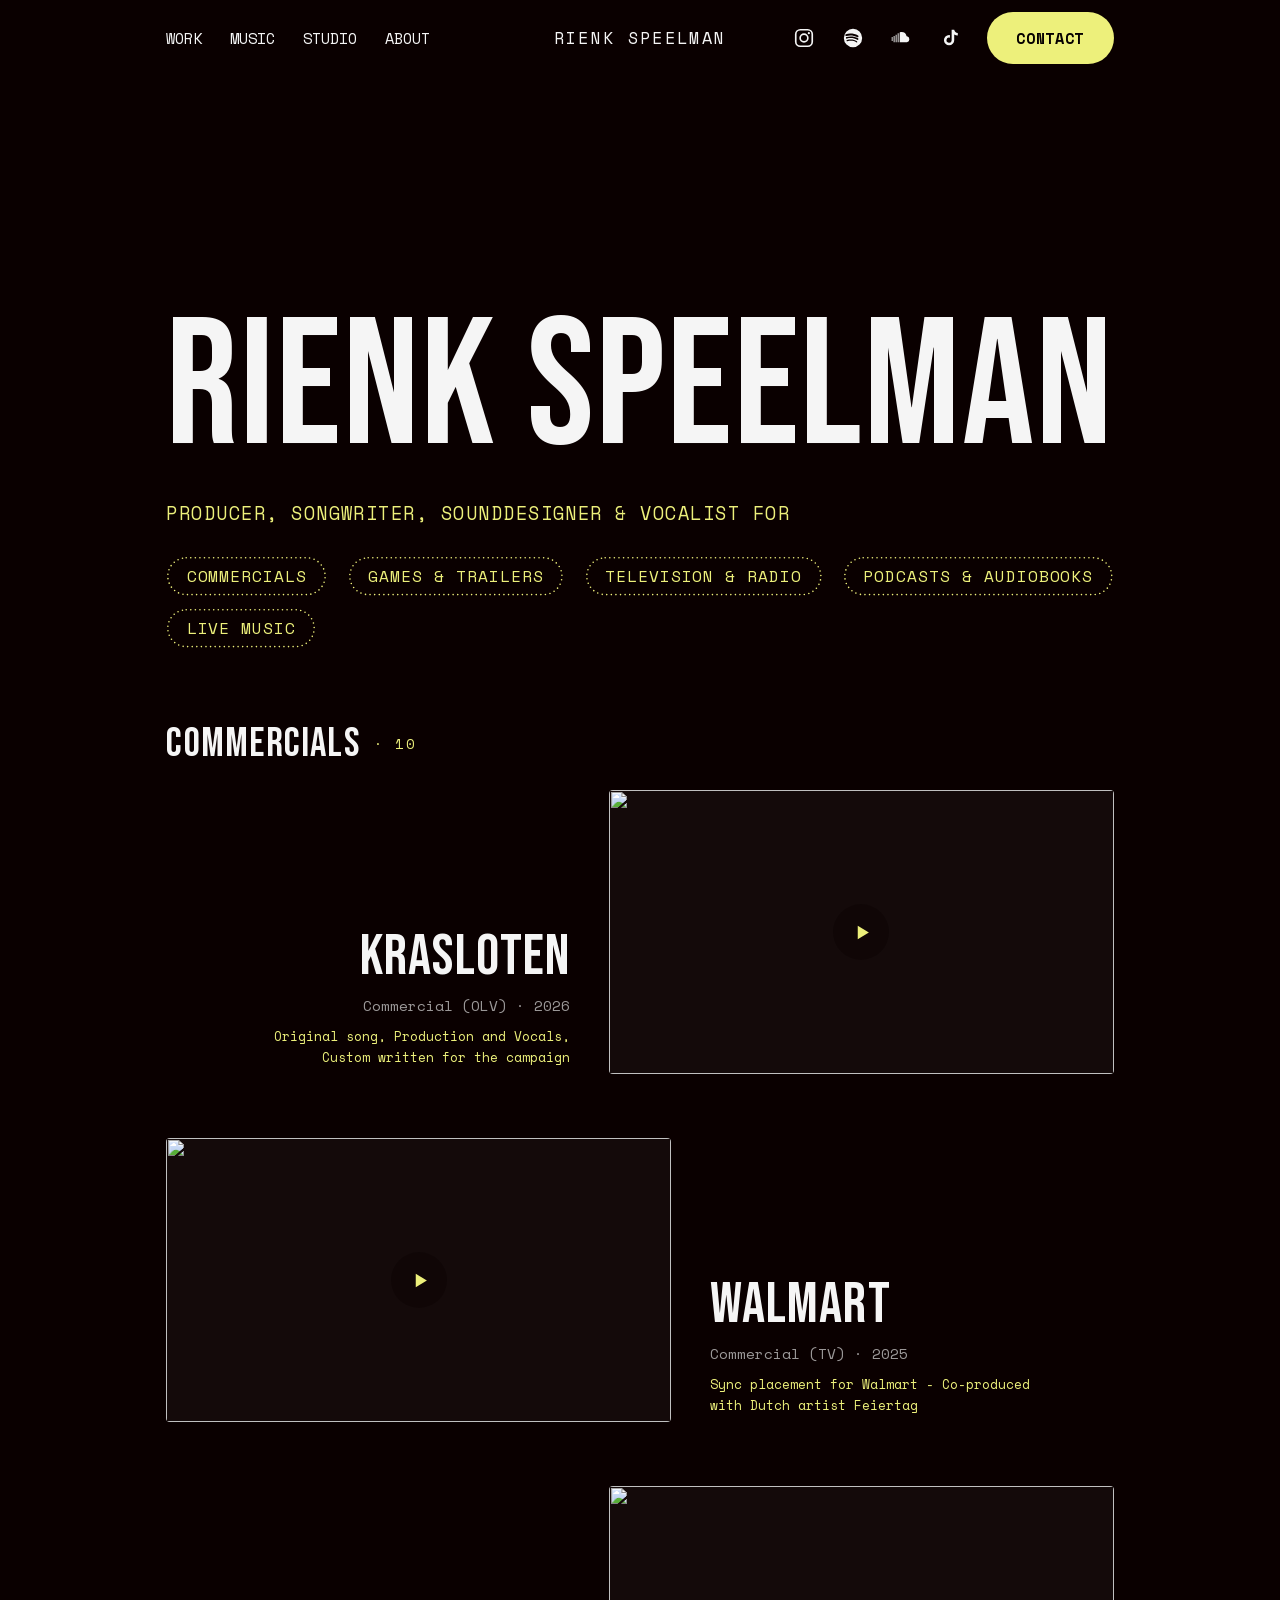
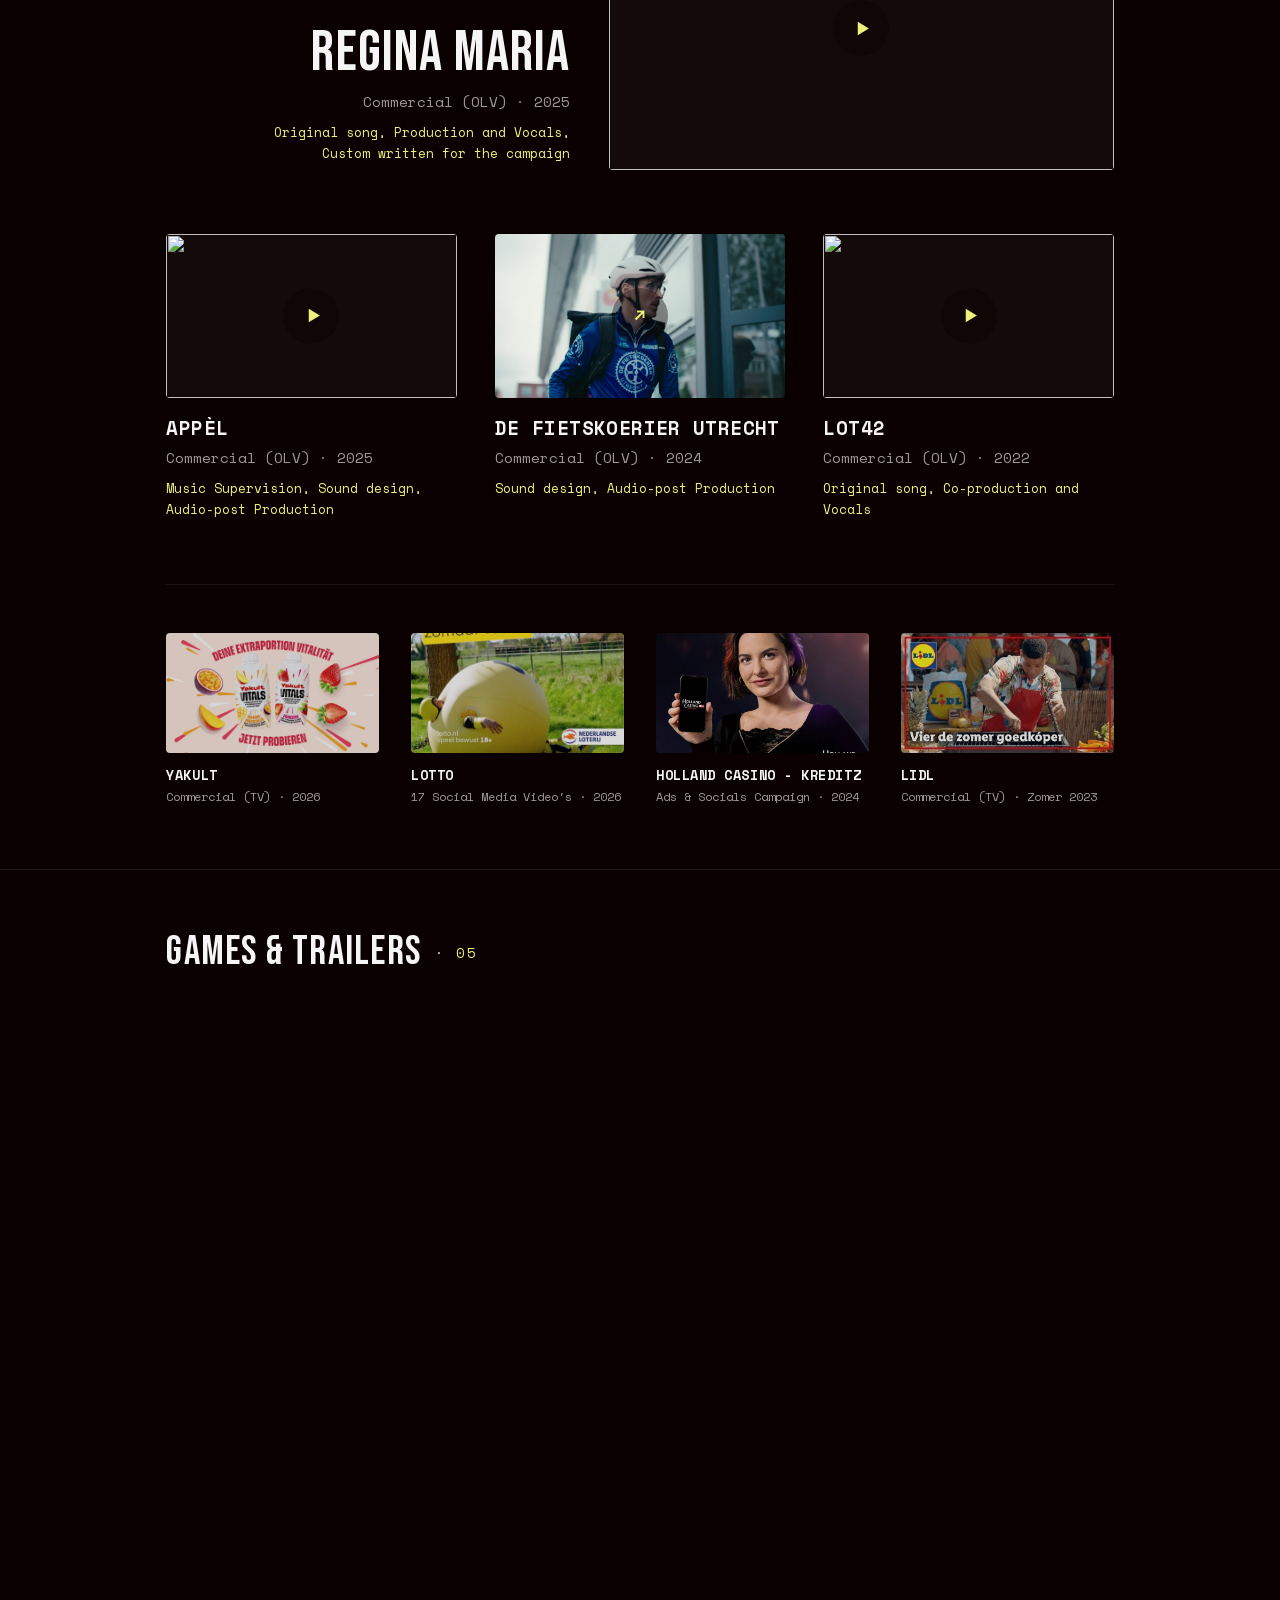
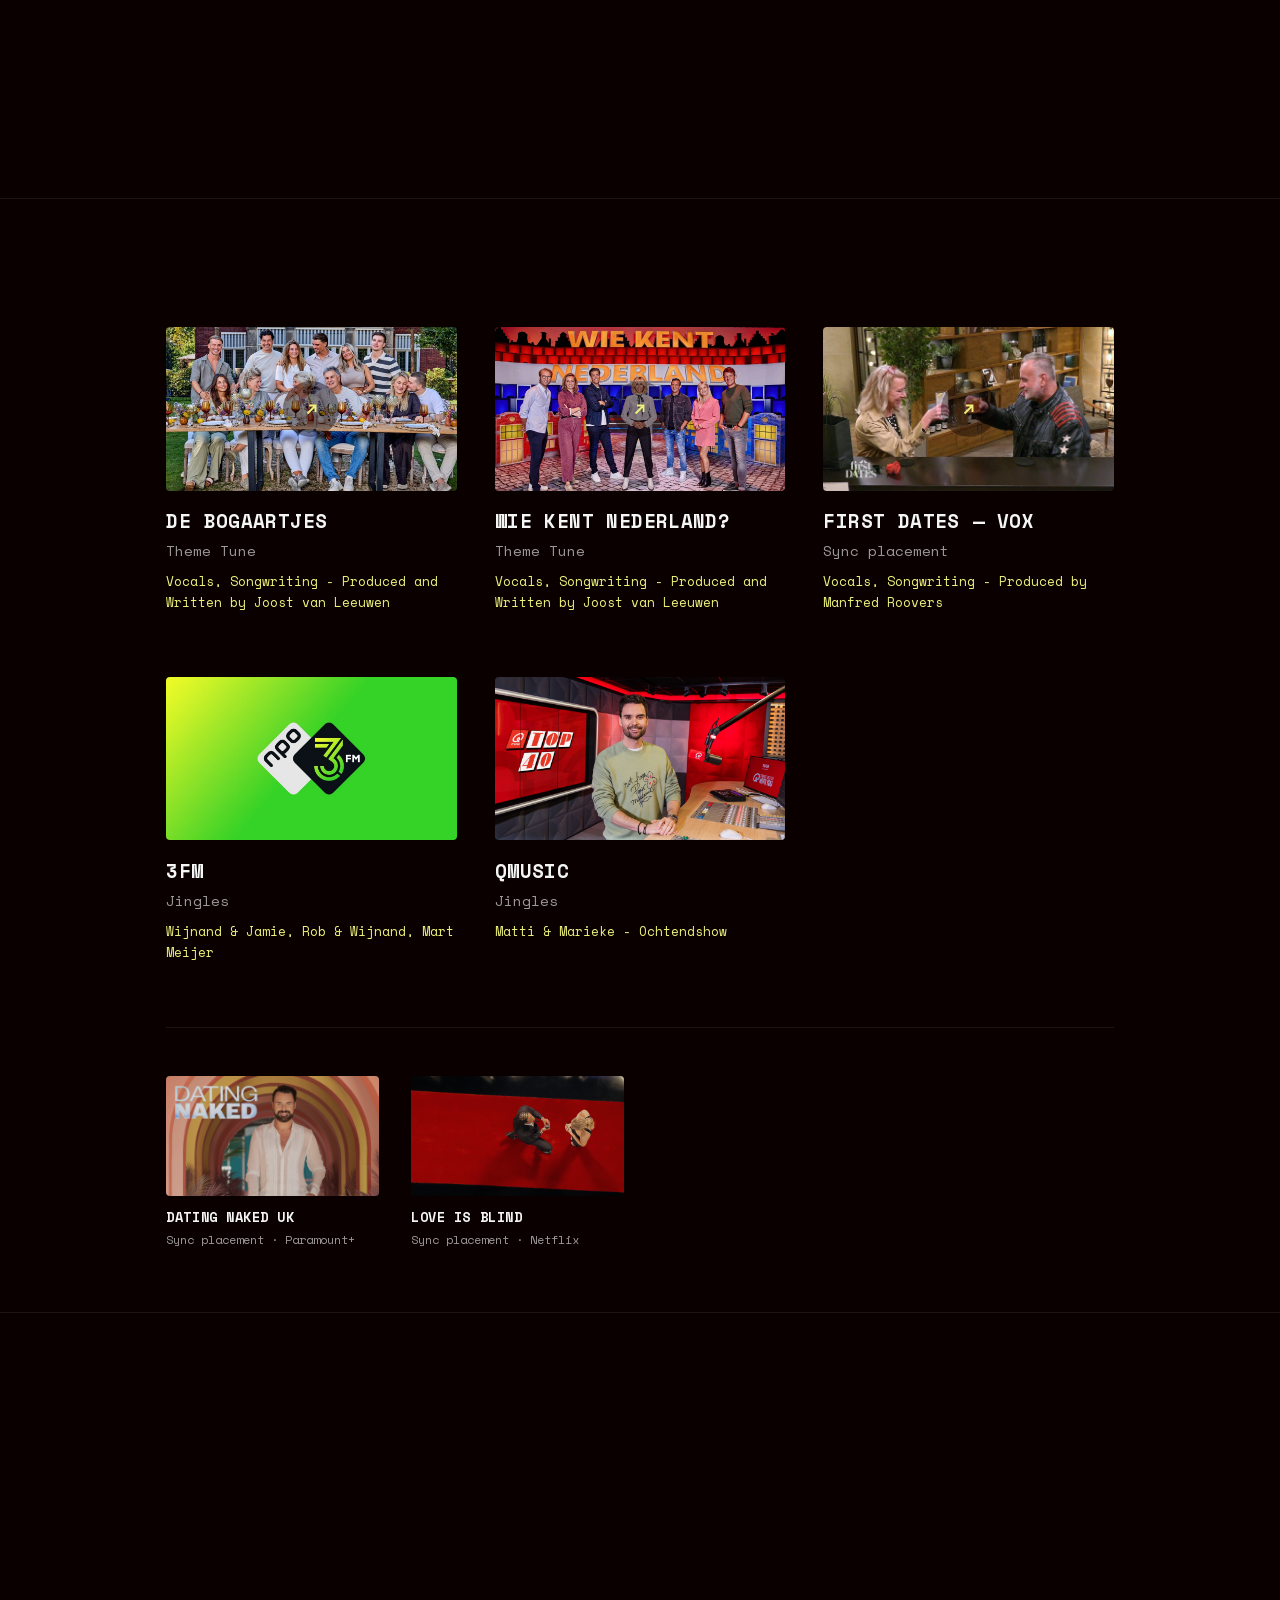
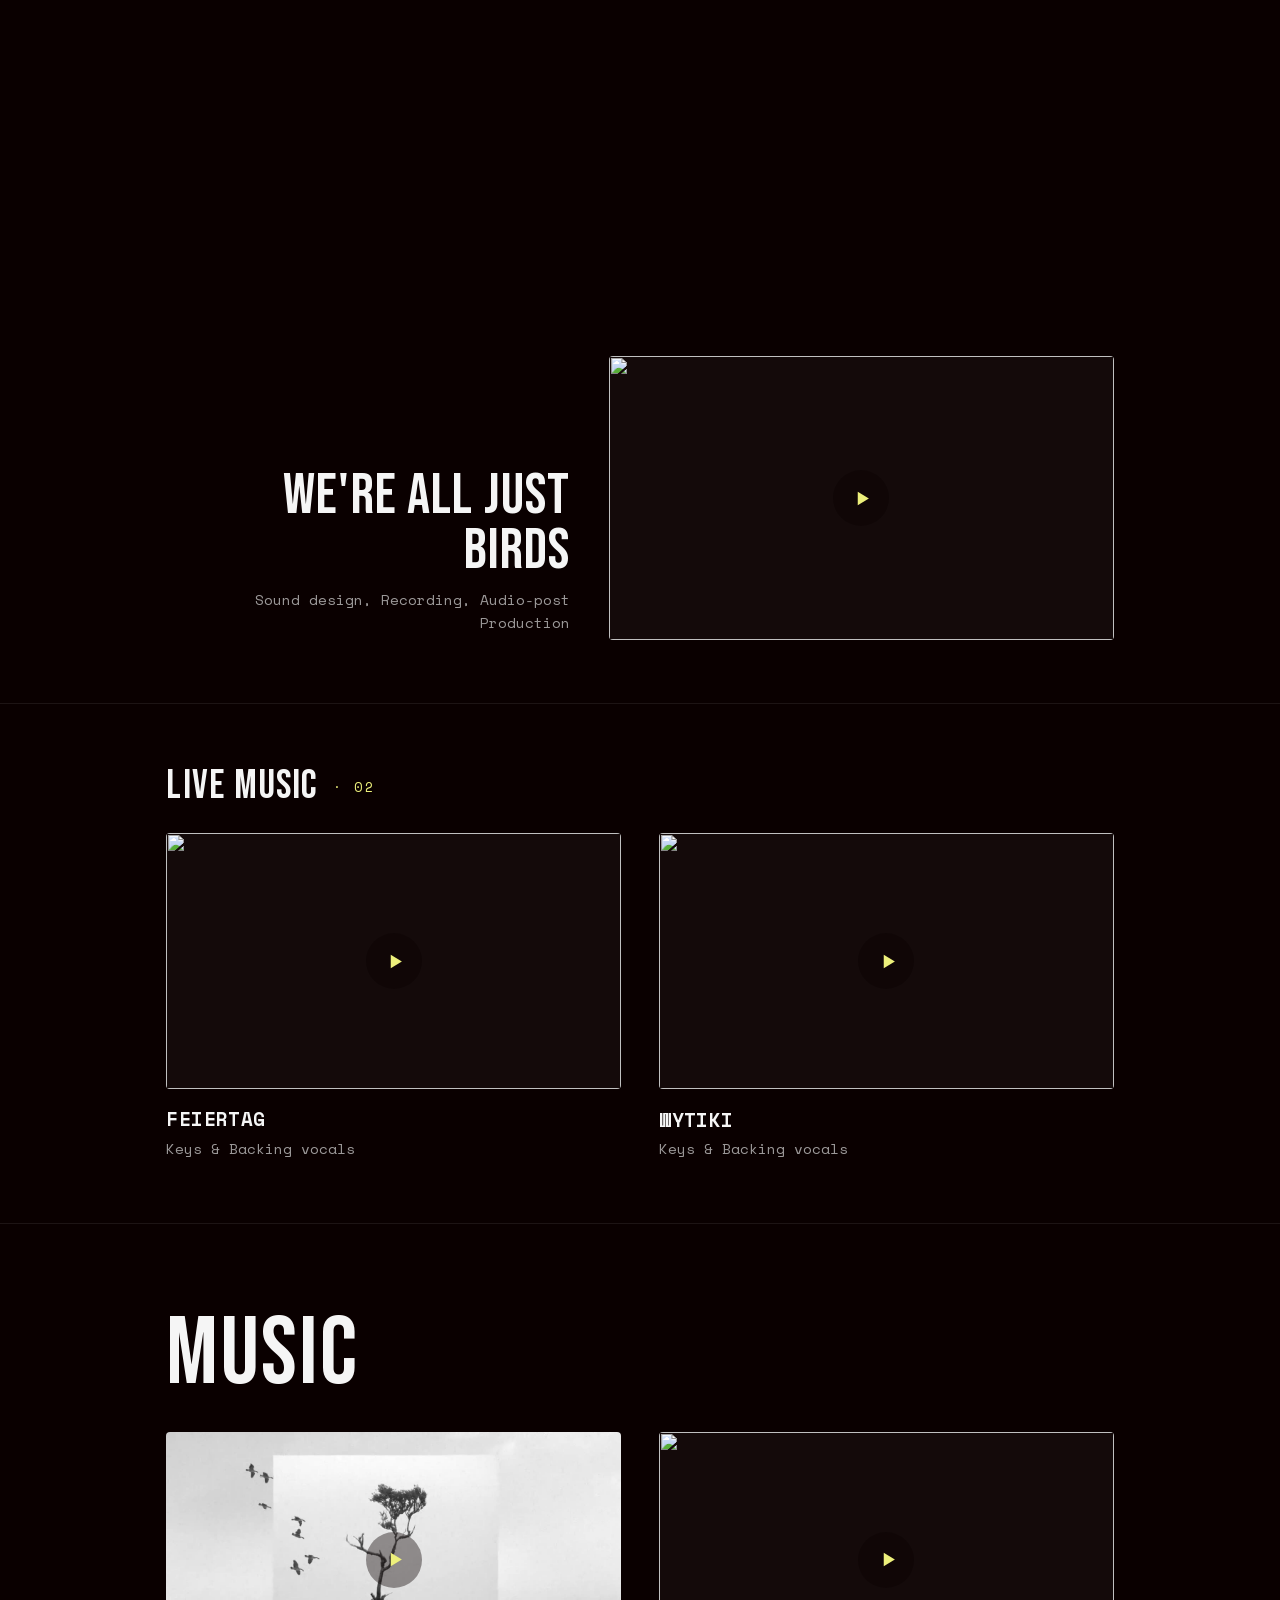
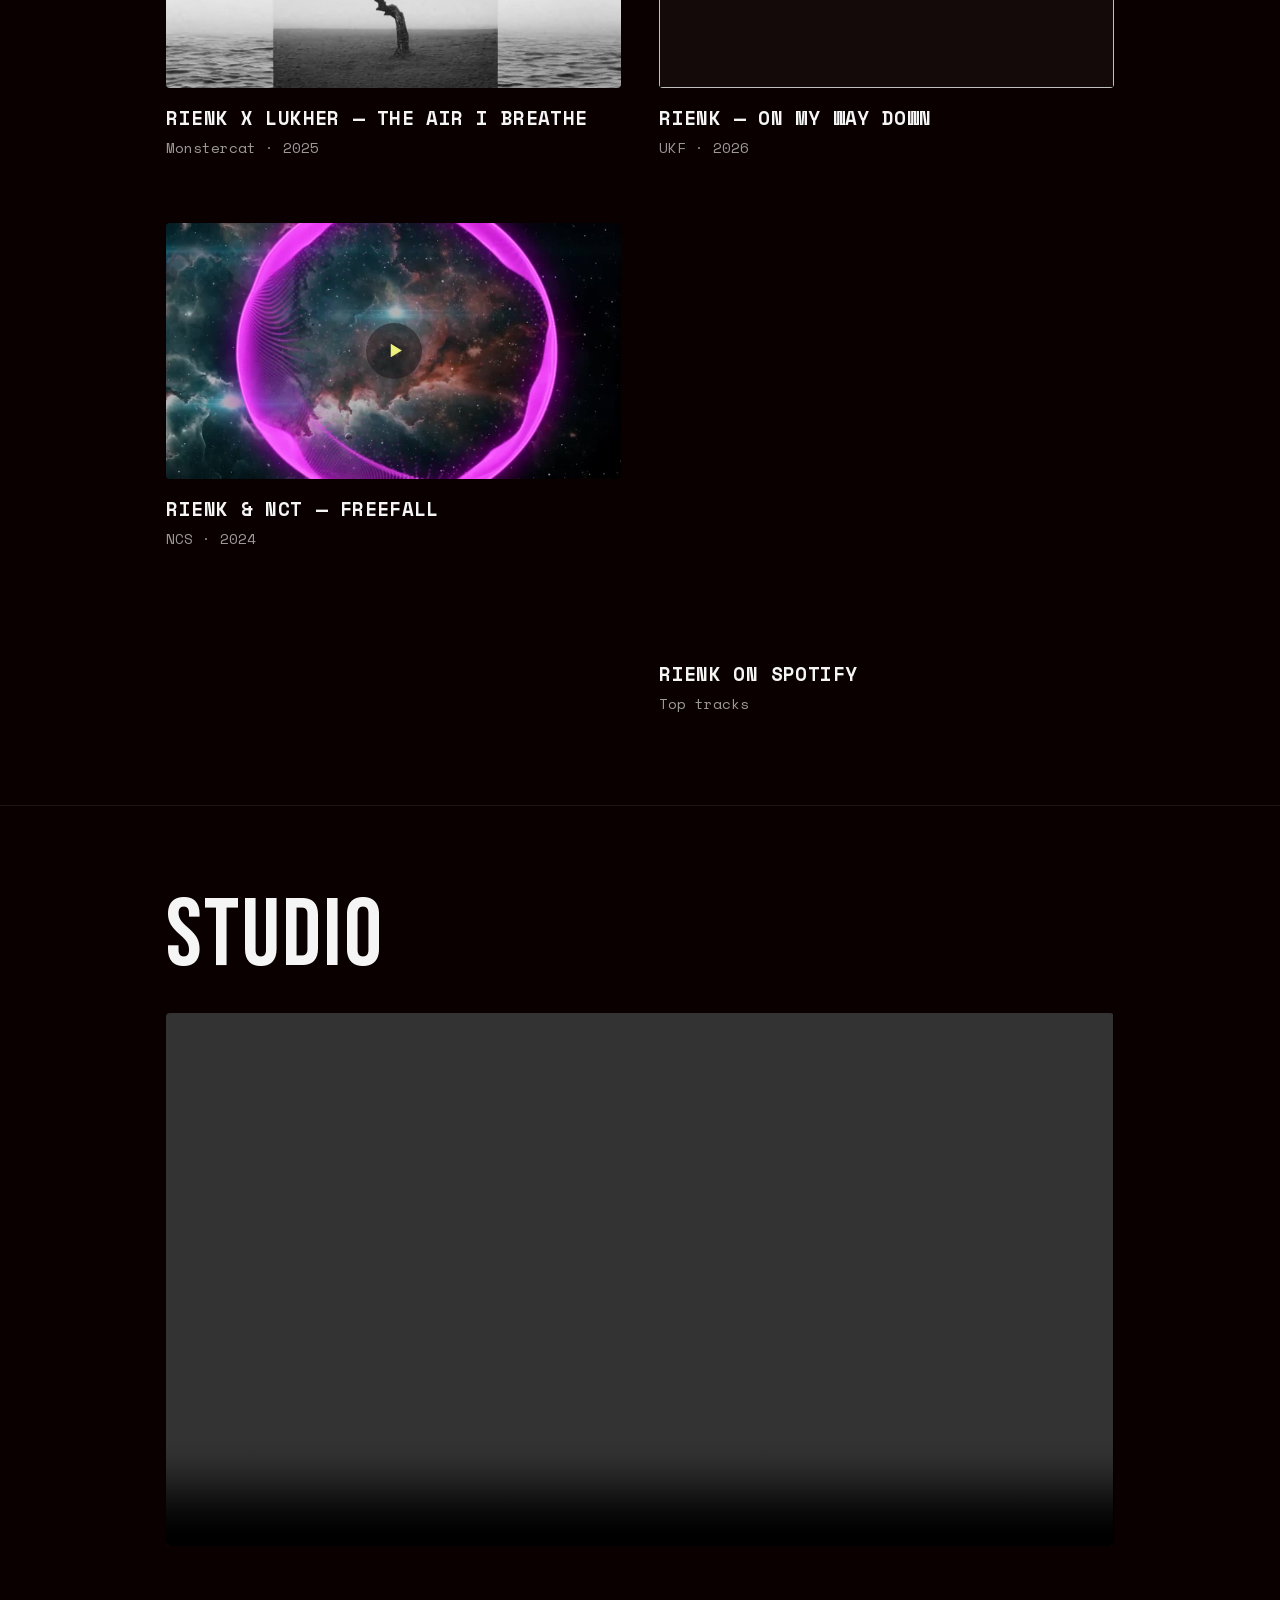
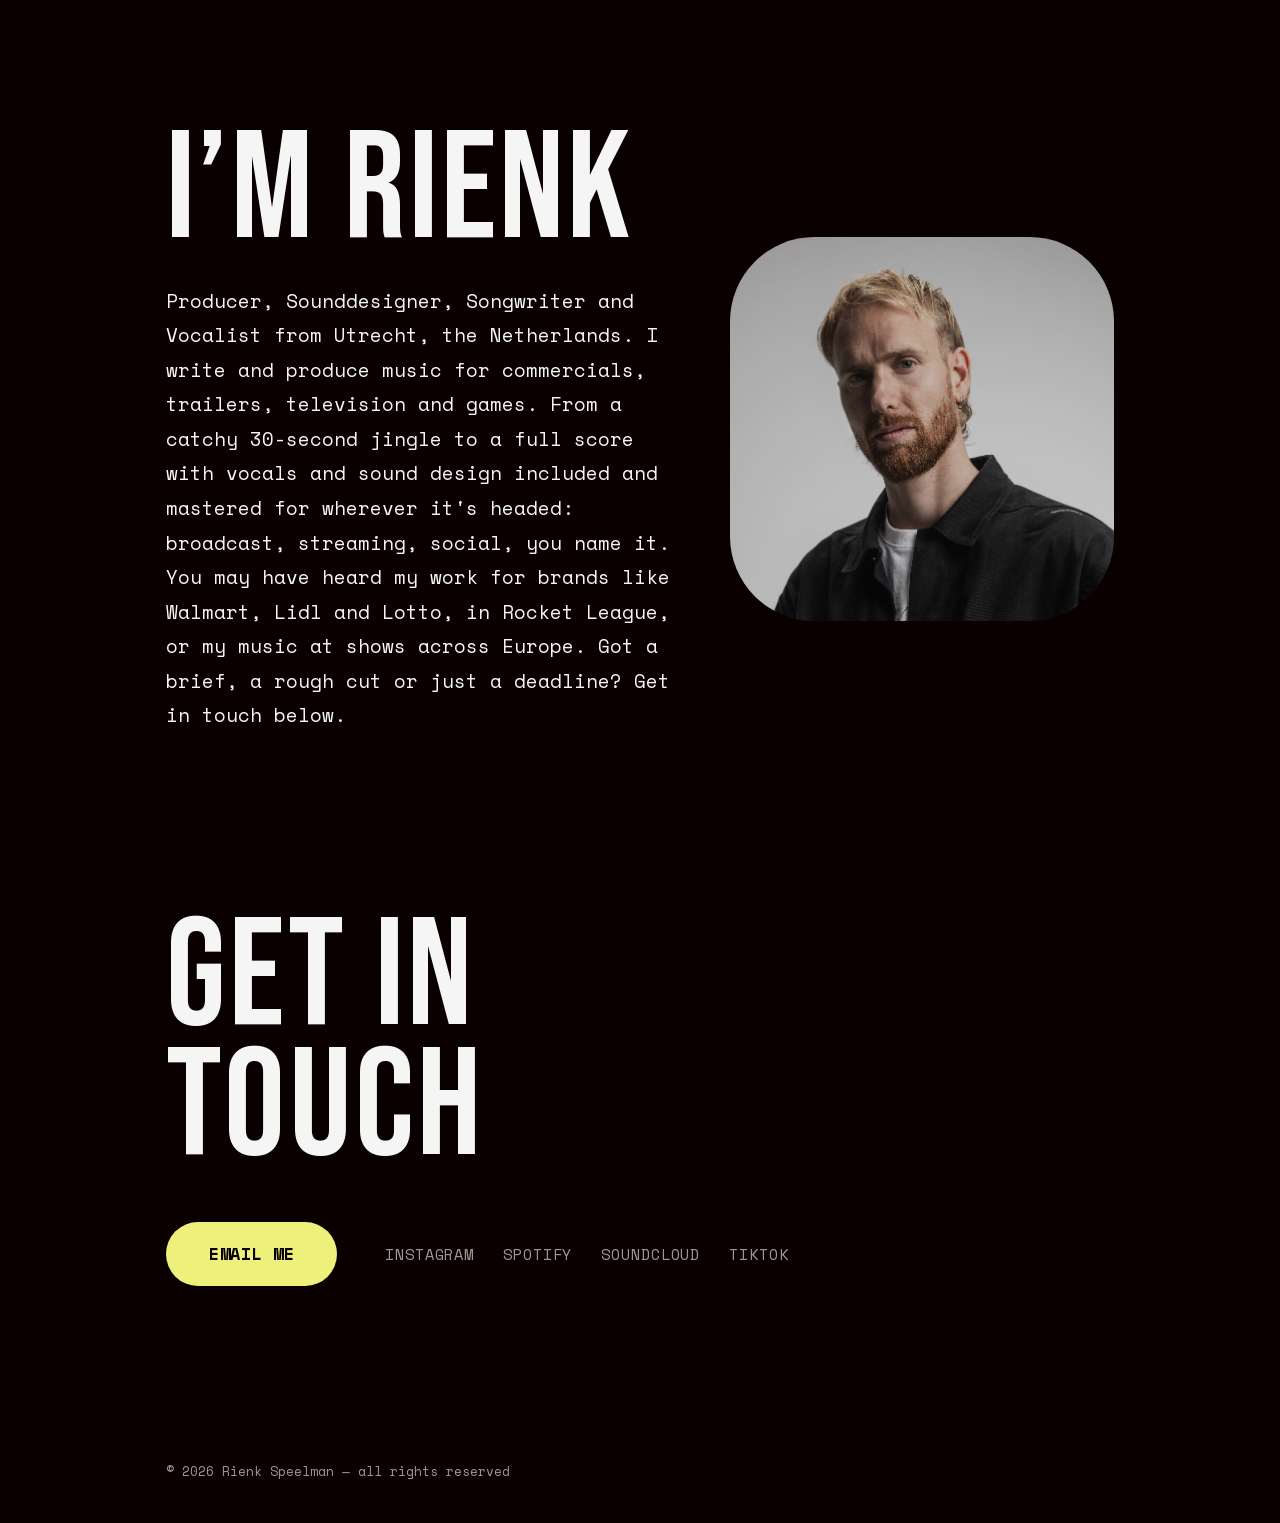
==== commit 05b302c5: "added studio tab" ====
--- a/site/index.html
+++ b/site/index.html
@@ -64,6 +64,7 @@
     <nav class="header-nav" aria-label="Main">
       <a href="#work">WORK</a>
       <a href="#music" data-slot="music-link">MUSIC</a>
+      <a href="#studio" data-slot="studio-link">STUDIO</a>
       <a href="#about">ABOUT</a>
     </nav>
     <a class="header-name" href="#top" data-content="name">RIENK SPEELMAN</a>
@@ -101,6 +102,9 @@
     <!-- MUSIC (own releases, generated from content.js) -->
     <div data-slot="music"></div>
 
+    <!-- STUDIO (local video, generated from content.js) -->
+    <div data-slot="studio"></div>
+
     <!-- ABOUT -->
     <section class="section section-about" id="about">
       <div class="about-body">
--- a/site/css/style.css
+++ b/site/css/style.css
@@ -621,7 +621,17 @@
 /* ---------- sections ---------- */
 
 .section {
-  padding: clamp(3.5rem, 10vh, 7rem) var(--pad-x);
+  --section-pad-top: clamp(3.5rem, 10vh, 7rem);
+  padding: var(--section-pad-top) var(--pad-x);
+}
+
+/* These sections keep their breathing room when the page is read normally,
+   but their headings should arrive directly below the fixed header when a
+   navigation link jumps to them. Work keeps its existing scroll position. */
+.music-section,
+.studio-section,
+.section-about {
+  scroll-margin-top: calc(var(--section-pad-top) * -0.8);
 }
 
 .work-section {
@@ -662,7 +672,8 @@
 
 /* hairline between work sections keeps the zones readable */
 .work-section + .work-section,
-.music-section {
+.music-section,
+.studio-section {
   border-top: 1px solid rgba(245, 245, 245, 0.08);
 }
 
@@ -683,6 +694,26 @@
   /* the base .giant-label margin is sized for the full-scale headings;
      scale the gap down with the type */
   margin-bottom: clamp(2rem, 4vh, 2.5rem);
+}
+
+#studio .giant-label {
+  font-size: clamp(3rem, 7.5vw, 6.5rem);
+  margin-bottom: clamp(2rem, 4vh, 2.5rem);
+}
+
+.studio-video {
+  width: 100%;
+  aspect-ratio: var(--frame-ratio);
+  border-radius: 4px;
+  overflow: hidden;
+  background: #000;
+}
+
+.studio-video video {
+  display: block;
+  width: 100%;
+  height: 100%;
+  object-fit: cover;
 }
 
 /* ---------- work grid & cards ---------- */
@@ -1287,7 +1318,7 @@
   .work-card.is-action .video-thumb:focus-visible img,
   .work-card.is-action .banner:hover img,
   .work-card.is-action .banner:focus-visible img {
-    filter: blur(10px) brightness(0.75);
+    filter: blur(2px) brightness(0.75);
     transform: scale(1.05); /* hides the soft edges the blur creates */
     transition-duration: var(--hover-in);
     transition-timing-function: var(--ease-smooth);
@@ -1435,9 +1466,9 @@
   line-height: 1.8;
 }
 
-/* the frame does the clipping so the blur can't soften the circle's edge.
-   Flush with the right edge of the page column: the statement holds the
-   left, the portrait closes the row. */
+/* the frame clips the gentle zoom, matching the quiet client-roll thumbs.
+  Flush with the right edge of the page column: the statement holds the
+  left, the portrait closes the row. */
 .about-photo {
   width: clamp(220px, 30vw, 440px);
   aspect-ratio: 1 / 1;
@@ -1453,15 +1484,15 @@
   width: 100%;
   height: 100%;
   object-fit: cover;
-  filter: contrast(1.03);
+  filter: contrast(1.03) brightness(0.85) saturate(0.9);
   transition: transform var(--hover-out) var(--ease-release),
               filter var(--hover-out) var(--ease-release);
 }
 
 @media (hover: hover) and (pointer: fine) {
   .about-photo:hover img {
-    filter: contrast(1.03) blur(10px) brightness(0.75);
-    transform: scale(1.05); /* pushes the blur's soft edge out of the frame */
+    filter: contrast(1.03) brightness(1) saturate(1);
+    transform: scale(1.05);
     transition-duration: var(--hover-in);
     transition-timing-function: var(--ease-smooth);
   }
